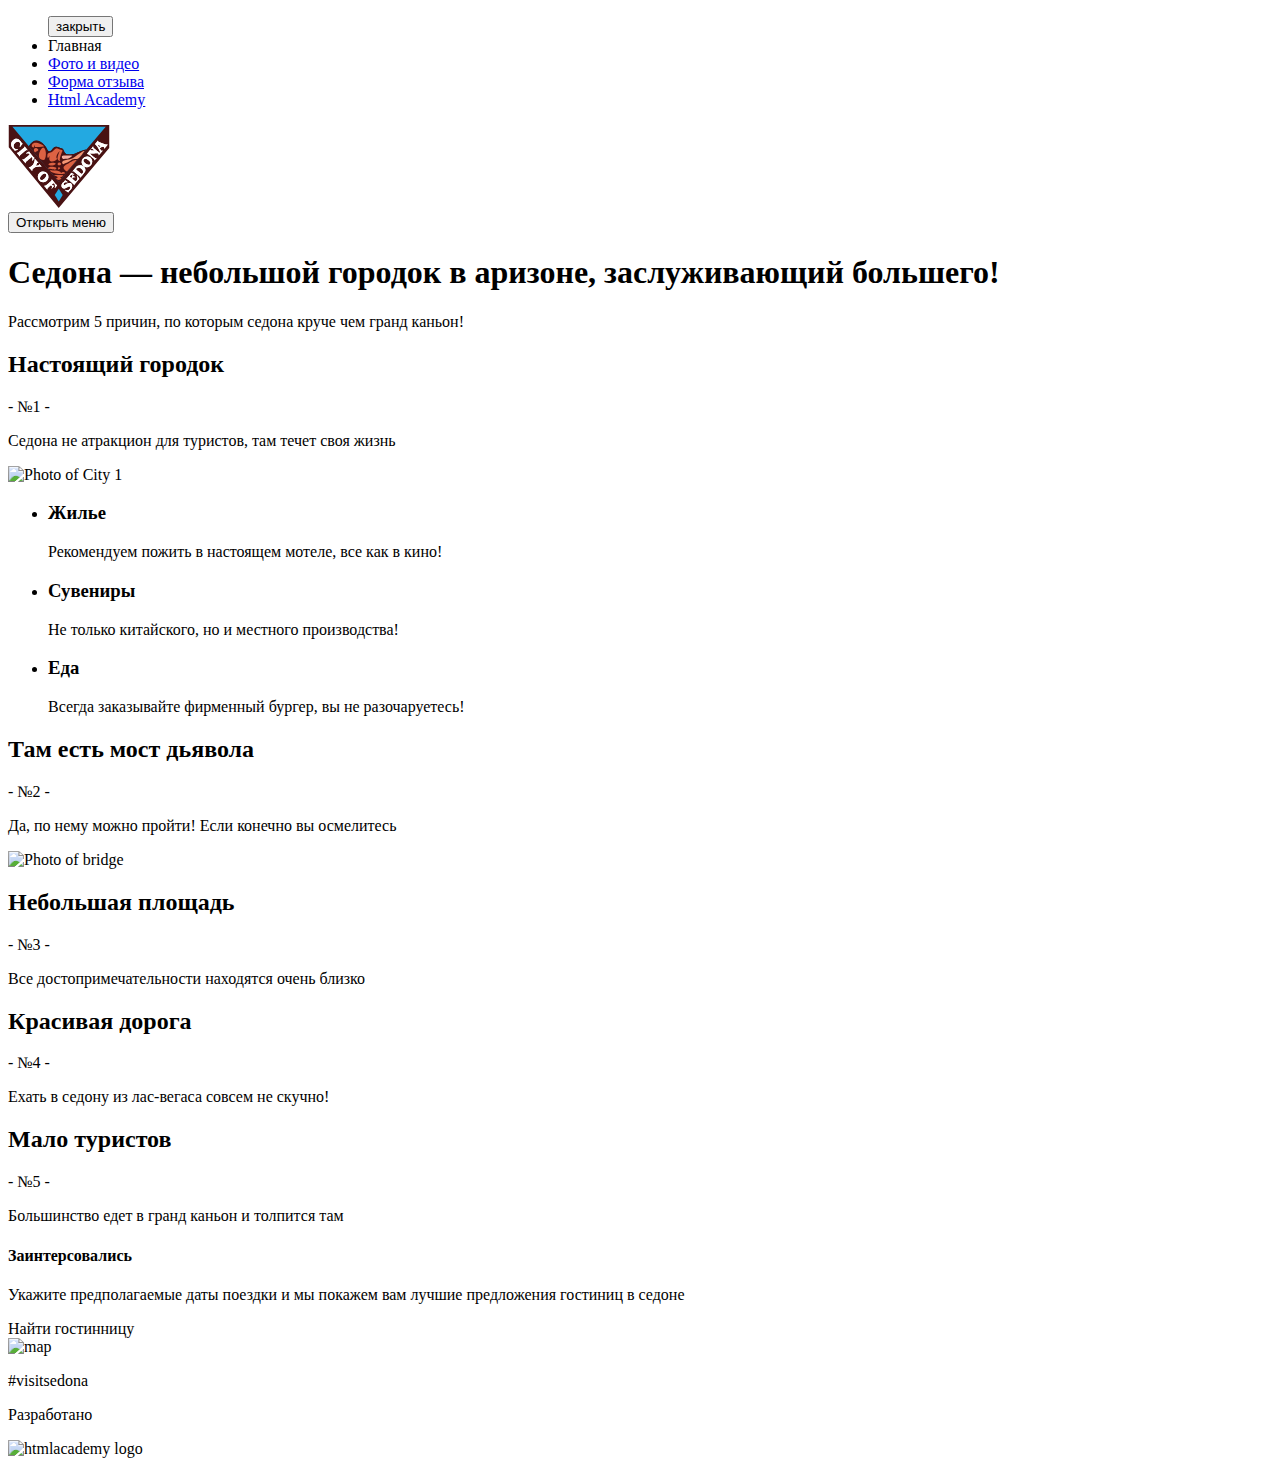
==== index.html @ 57d8f962 "Оформсил промо-изображение в мобильной версии" ====
<!DOCTYPE html>
<html lang="ru">
<head>
	<meta charset="UTF-8">
	<title>Sedona</title>
  <link rel="stylesheet" href="css/style.css">
  <meta name=viewport content="width=device-width, initial-scale=1">
</head>
<body>
  <header class="page-header">
    <nav class="main-nav">
      <ul class="main-nav__list">
        <button class="main-nav__close" type="button">закрыть</button>
        <li class="main-nav__item">
          <a class="main-nav__link">Главная</a>
        </li>
        <li class="main-nav__item">
          <a href="photo.html" class="main-nav__link">Фото и видео</a>
        </li>
        <li class="main-nav__item">
          <a href="form.html" class="main-nav__link">Форма отзыва</a>
        </li>
        <li class="main-nav__item">
          <a href="https://htmlacademy.ru/" class="main-nav__link">Html Academy</a>
        </li>
      </ul>
    </nav>
    <div class="page-header__wrapper">
      <div class="page-header__logo">
        <img src="img/logo-sedona-mobile.svg" width="102" height="83" alt="City of Sedona"> <!-- поправить при изучении SVG -->
      </div>
      <button class="page-header__toggle" type="button">Открыть меню</button>
    </div>
  </header>

  <main class="page-main">
    <section class="promo">
      <div class="promo__img"></div>
      <!-- <img src="http://placehold.it/320x389" width="320" height="389" alt="City of Sedona"> -->
      <h1 class="promo__title">
        Седона &mdash; небольшой городок в аризоне, заслуживающий большего!
      </h1>
      <p class="promo__text">
        Рассмотрим 5 причин, по которым седона круче чем гранд каньон!
      </p>
    </section>
    <section class="post-wrapper">
      <section class="reason">
        <div class="reason__text-wrapper">
          <h2 class="reason__title">
            Настоящий городок
          </h2>
          <span class="reason__number">
            - №1 -
          </span>
          <p class="reason__text">
            Седона не атракцион для туристов, там течет своя жизнь
          </p>
        </div>
        <div class="reason__photo">
          <img src="http://placehold.it/320x260" width="320" height="260" alt="Photo of City 1">
        </div>
      </section>
      <section class="feauteres">
        <ul class="feauteres__list">
          <li class="feauteres__item">
            <h3 class="feauteres__title">
              Жилье
            </h3>
            <p class="feauteres__text">
              Рекомендуем пожить в настоящем мотеле, все как в кино!
            </p>
          </li>
          <li class="feauteres__item">
            <h3 class="feauteres__title">
              Сувениры
            </h3>
            <p class="feauteres__text">
              Не только китайского, но и местного производства!
            </p>
          </li>
          <li class="feauteres__item">
            <h3 class="feauteres__title">
              Еда
            </h3>
            <p class="feauteres__text">
              Всегда заказывайте фирменный бургер, вы не разочаруетесь!
            </p>
          </li>
        </ul>
      </section>
      <section class="reason">
        <div class="reason__text-wrapper">
          <h2 class="reason__title">
            Там есть мост дьявола
          </h2>
          <span class="reason__number">
            - №2 -
          </span>
          <p class="reason__text">
            Да, по нему можно пройти! Если конечно вы осмелитесь
          </p>
          <div class="reason__photo">
            <img src="http://placehold.it/320x260" width="320" height="260" alt="Photo of bridge">
          </div>
        </div>
      </section>
      <section class="reason  reason--close">
        <div class="reason__text-wrapper">
          <h2 class="reason__title">
            Небольшая площадь
          </h2>
          <span class="reason__number">
            - №3 -
          </span>
          <p class="reason__text">
            Все достопримечательности находятся очень близко
          </p>
        </div>
      </section>
      <section class="reason  reason--close">
        <div class="reason__text-wrapper">
          <h2 class="reason__title">
            Красивая дорога
          </h2>
          <span class="reason__number">
            - №4 -
          </span>
          <p class="reason__text">
            Ехать в седону из лас-вегаса совсем не скучно!
          </p>
        </div>
      </section>
      <section class="reason  reason--close">
        <div class="reason__text-wrapper">
          <h2 class="reason__title">
            Мало туристов
          </h2>
          <span class="reason__number">
            - №5 -
          </span>
          <p class="reason__text">
            Большинство едет в гранд каньон и толпится там
          </p>
        </div>
      </section>
    </section>
    <section class="search">
      <h4 class="search__title">
        Заинтерсовались
      </h4>
      <p class="search__text">
        Укажите предполагаемые даты поездки и мы покажем вам лучшие предложения гостиниц в седоне
      </p>
      <a class="search__btn  btn" type="button">
        Найти гостинницу
      </a>
    </section>
    <div class="map">
      <img src="http://placehold.it/320x350" width="320" height="350" alt="map">
    </div>
  </main>

  <footer class="page-footer">
    <p class="page-footer__hashtag">#visitsedona</p>
    <div class="page-footer__social">
      <a href="#" class="social-btn  social-btn--twitter  btn"></a>
      <a href="#" class="social-btn  social-btn--instagram  btn"></a>
      <a href="#" class="social-btn  social-btn--youtube  btn"></a>
    </div>
    <div class="page-footer__logo">
      <p class="page-footer__copyright">Разработано</p>
      <img src="http://placehold.it/27x34" alt="htmlacademy logo" width="27" height="34">
    </div>
  </footer>
</body>
</html>
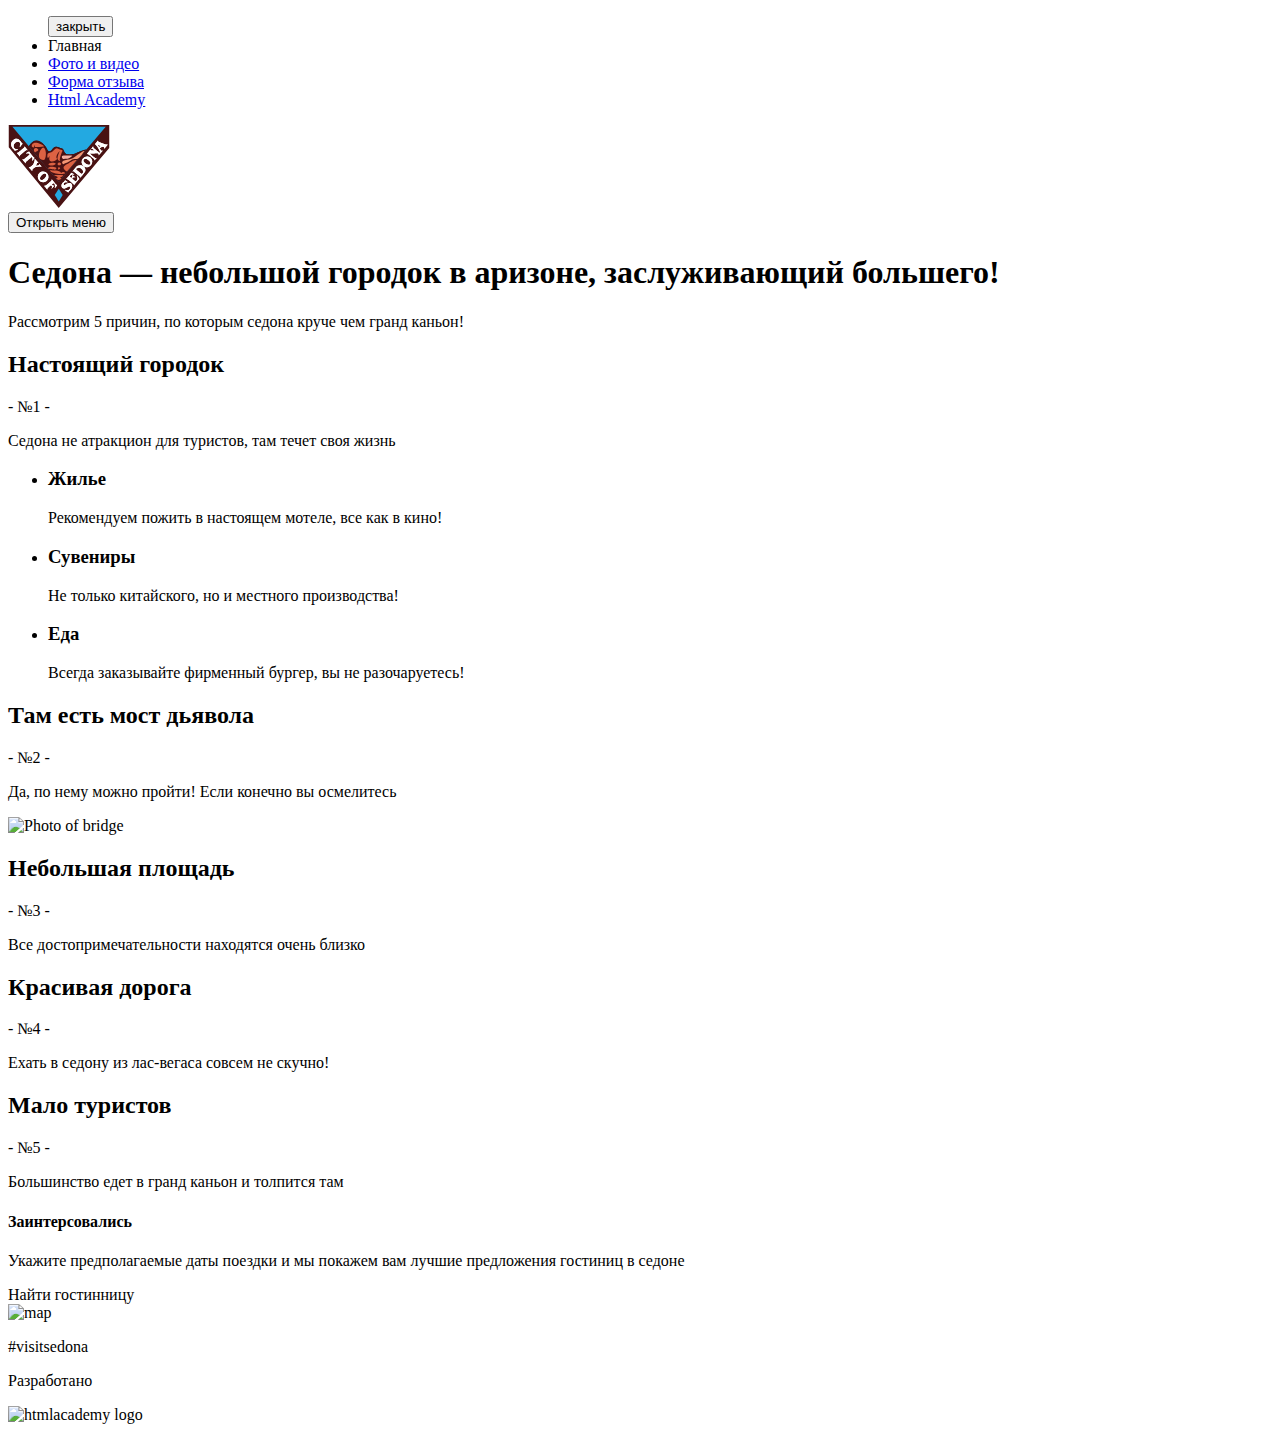
==== commit 8dd65c07: "Блок причины №1 для мобильных" ====
--- a/index.html
+++ b/index.html
@@ -58,7 +58,7 @@
           </p>
         </div>
         <div class="reason__photo">
-          <img src="http://placehold.it/320x260" width="320" height="260" alt="Photo of City 1">
+          <!-- <img src="img/photo-city@1x.jpg" width="320" height="260" alt="Photo of City 1"> -->
         </div>
       </section>
       <section class="feauteres">
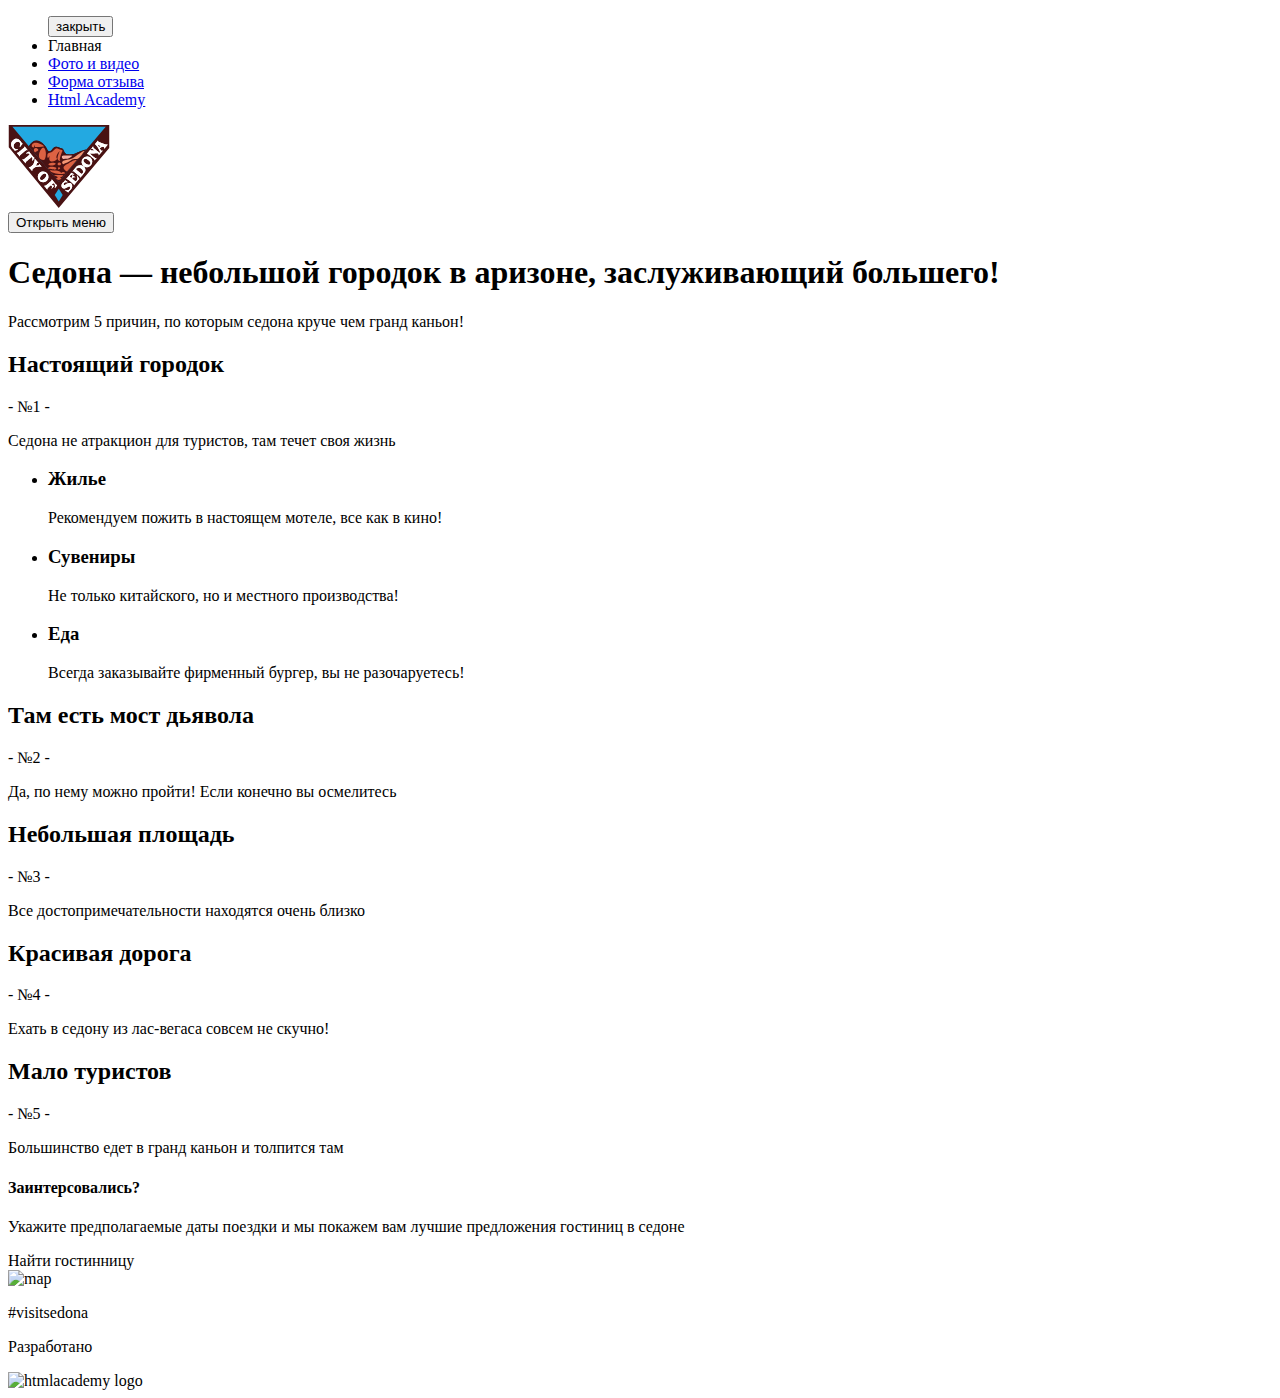
==== commit c57fe07b: "Закрытые причины и подготовка кнопки для мобильной версии" ====
--- a/index.html
+++ b/index.html
@@ -100,8 +100,8 @@
           <p class="reason__text">
             Да, по нему можно пройти! Если конечно вы осмелитесь
           </p>
-          <div class="reason__photo">
-            <img src="http://placehold.it/320x260" width="320" height="260" alt="Photo of bridge">
+          <div class="reason__photo-2">
+            <!-- <img src="http://placehold.it/320x260" width="320" height="260" alt="Photo of bridge"> -->
           </div>
         </div>
       </section>
@@ -147,7 +147,7 @@
     </section>
     <section class="search">
       <h4 class="search__title">
-        Заинтерсовались
+        Заинтерсовались?
       </h4>
       <p class="search__text">
         Укажите предполагаемые даты поездки и мы покажем вам лучшие предложения гостиниц в седоне
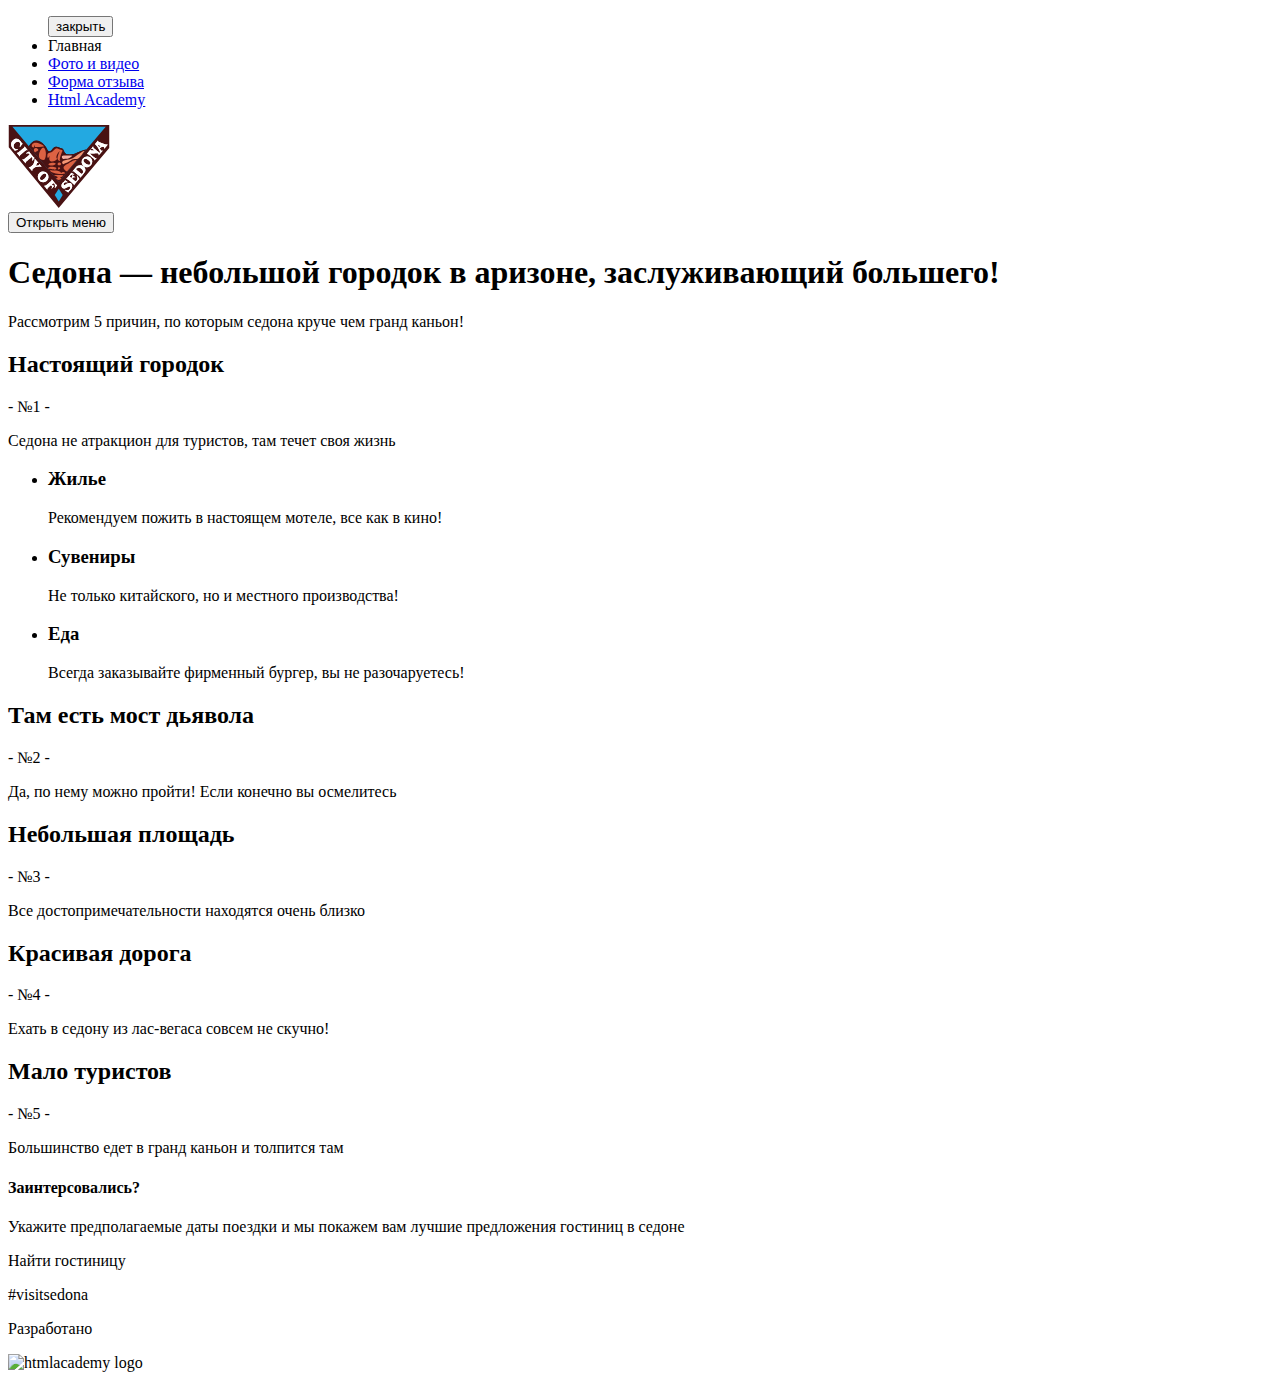
==== commit c969161c: "Блок "поиска" мобильной версии" ====
--- a/index.html
+++ b/index.html
@@ -153,11 +153,11 @@
         Укажите предполагаемые даты поездки и мы покажем вам лучшие предложения гостиниц в седоне
       </p>
       <a class="search__btn  btn" type="button">
-        Найти гостинницу
+        Найти гостиницу
       </a>
     </section>
     <div class="map">
-      <img src="http://placehold.it/320x350" width="320" height="350" alt="map">
+      <!-- <img src="http://placehold.it/320x350" width="320" height="350" alt="map"> -->
     </div>
   </main>
 
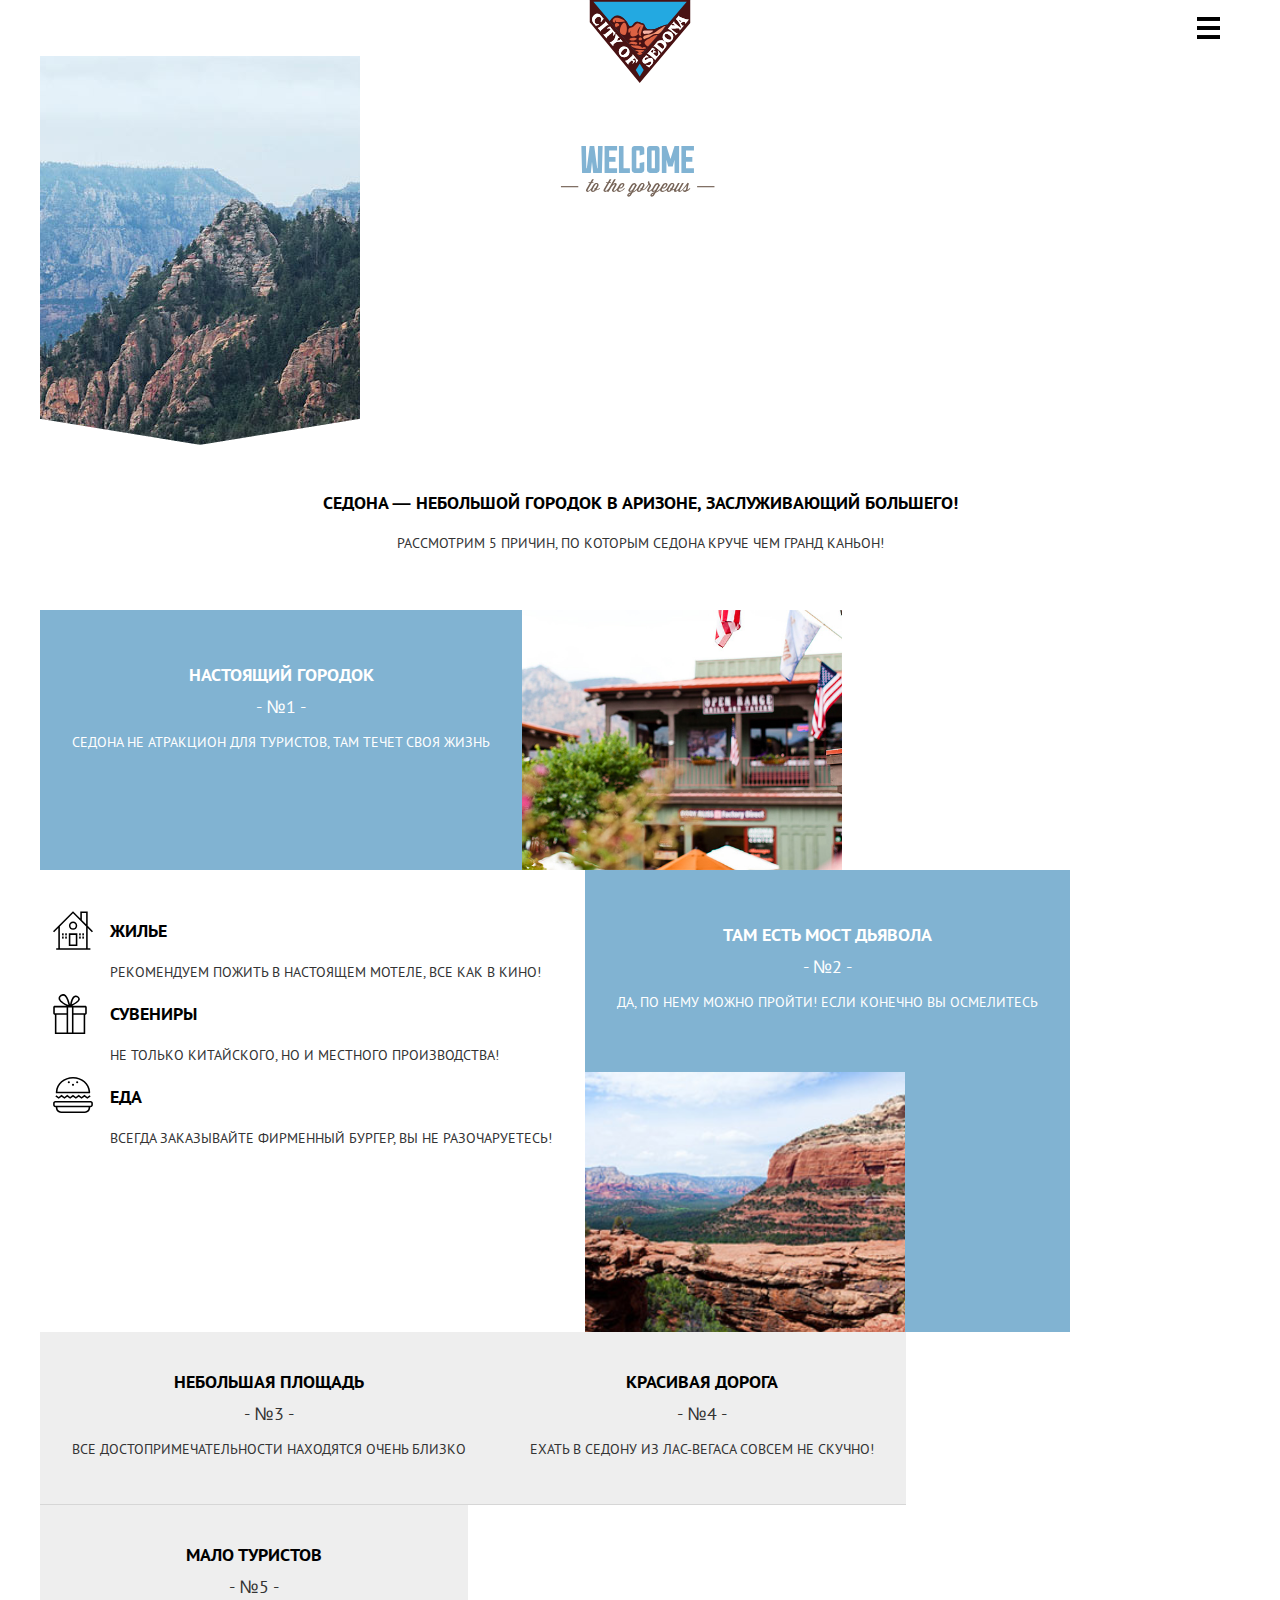
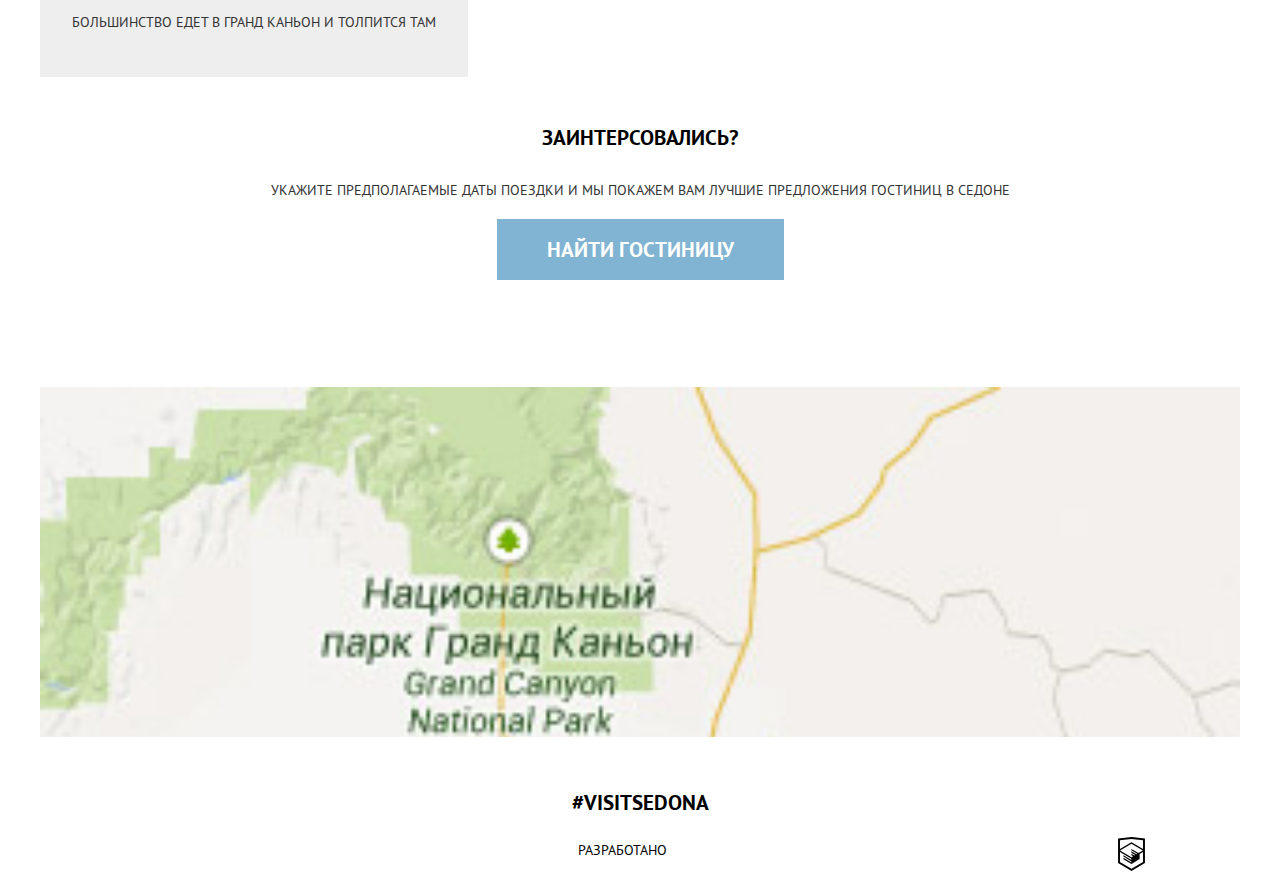
==== commit a7f18ca9: "Выпадающее меню" ====
--- a/index.html
+++ b/index.html
@@ -170,8 +170,10 @@
     </div>
     <div class="page-footer__logo">
       <p class="page-footer__copyright">Разработано</p>
-      <img src="http://placehold.it/27x34" alt="htmlacademy logo" width="27" height="34">
+      <!-- <img src="http://placehold.it/27x34" alt="htmlacademy logo" width="27" height="34"> -->
     </div>
   </footer>
+
+  <script src="js/app.js"></script>
 </body>
 </html>
--- a/css/style.css
+++ b/css/style.css
@@ -0,0 +1,742 @@
+/*! normalize.scss v0.1.0 | MIT License | based on git.io/normalize */
+/**
+ * 1. Set default font family to sans-serif.
+ * 2. Prevent iOS text size adjust after orientation change, without disabling
+ *    user zoom.
+ */
+html {
+  font-family: sans-serif;
+  /* 1 */
+  -ms-text-size-adjust: 100%;
+  /* 2 */
+  -webkit-text-size-adjust: 100%;
+  /* 2 */ }
+
+/**
+ * Remove default margin.
+ */
+body {
+  margin: 0; }
+
+/* HTML5 display definitions
+   ========================================================================== */
+/**
+ * Correct `block` display not defined for any HTML5 element in IE 8/9.
+ * Correct `block` display not defined for `details` or `summary` in IE 10/11
+ * and Firefox.
+ * Correct `block` display not defined for `main` in IE 11.
+ */
+article,
+aside,
+details,
+figcaption,
+figure,
+footer,
+header,
+hgroup,
+main,
+menu,
+nav,
+section,
+summary {
+  display: block; }
+
+/**
+ * 1. Correct `inline-block` display not defined in IE 8/9.
+ * 2. Normalize vertical alignment of `progress` in Chrome, Firefox, and Opera.
+ */
+audio,
+canvas,
+progress,
+video {
+  display: inline-block;
+  /* 1 */
+  vertical-align: baseline;
+  /* 2 */ }
+
+/**
+ * Prevent modern browsers from displaying `audio` without controls.
+ * Remove excess height in iOS 5 devices.
+ */
+audio:not([controls]) {
+  display: none;
+  height: 0; }
+
+/**
+ * Address `[hidden]` styling not present in IE 8/9/10.
+ * Hide the `template` element in IE 8/9/11, Safari, and Firefox < 22.
+ */
+[hidden],
+template {
+  display: none; }
+
+/* Links
+   ========================================================================== */
+/**
+ * Remove the gray background color from active links in IE 10.
+ */
+a {
+  background-color: transparent; }
+
+/**
+ * Improve readability when focused and also mouse hovered in all browsers.
+ */
+a:active,
+a:hover {
+  outline: 0; }
+
+/* Text-level semantics
+   ========================================================================== */
+/**
+ * Address styling not present in IE 8/9/10/11, Safari, and Chrome.
+ */
+abbr[title] {
+  border-bottom: 1px dotted; }
+
+/**
+ * Address style set to `bolder` in Firefox 4+, Safari, and Chrome.
+ */
+b,
+strong {
+  font-weight: bold; }
+
+/**
+ * Address styling not present in Safari and Chrome.
+ */
+dfn {
+  font-style: italic; }
+
+/**
+ * Address variable `h1` font-size and margin within `section` and `article`
+ * contexts in Firefox 4+, Safari, and Chrome.
+ */
+h1 {
+  font-size: 2em;
+  margin: 0.67em 0; }
+
+/**
+ * Address styling not present in IE 8/9.
+ */
+mark {
+  background: #ff0;
+  color: #000; }
+
+/**
+ * Address inconsistent and variable font size in all browsers.
+ */
+small {
+  font-size: 80%; }
+
+/**
+ * Prevent `sub` and `sup` affecting `line-height` in all browsers.
+ */
+sub,
+sup {
+  font-size: 75%;
+  line-height: 0;
+  position: relative;
+  vertical-align: baseline; }
+
+sup {
+  top: -0.5em; }
+
+sub {
+  bottom: -0.25em; }
+
+/* Embedded content
+   ========================================================================== */
+/**
+ * Remove border when inside `a` element in IE 8/9/10.
+ */
+img {
+  border: 0; }
+
+/**
+ * Correct overflow not hidden in IE 9/10/11.
+ */
+svg:not(:root) {
+  overflow: hidden; }
+
+/* Grouping content
+   ========================================================================== */
+/**
+ * Address margin not present in IE 8/9 and Safari.
+ */
+figure {
+  margin: 1em 40px; }
+
+/**
+ * Address differences between Firefox and other browsers.
+ */
+hr {
+  box-sizing: content-box;
+  height: 0; }
+
+/**
+ * Contain overflow in all browsers.
+ */
+pre {
+  overflow: auto; }
+
+/**
+ * Address odd `em`-unit font size rendering in all browsers.
+ */
+code,
+kbd,
+pre,
+samp {
+  font-family: monospace, monospace;
+  font-size: 1em; }
+
+/* Forms
+   ========================================================================== */
+/**
+ * Known limitation: by default, Chrome and Safari on OS X allow very limited
+ * styling of `select`, unless a `border` property is set.
+ */
+/**
+ * 1. Correct color not being inherited.
+ *    Known issue: affects color of disabled elements.
+ * 2. Correct font properties not being inherited.
+ * 3. Address margins set differently in Firefox 4+, Safari, and Chrome.
+ */
+button,
+input,
+optgroup,
+select,
+textarea {
+  color: inherit;
+  /* 1 */
+  font: inherit;
+  /* 2 */
+  margin: 0;
+  /* 3 */ }
+
+/**
+ * Address `overflow` set to `hidden` in IE 8/9/10/11.
+ */
+button {
+  overflow: visible; }
+
+/**
+ * Address inconsistent `text-transform` inheritance for `button` and `select`.
+ * All other form control elements do not inherit `text-transform` values.
+ * Correct `button` style inheritance in Firefox, IE 8/9/10/11, and Opera.
+ * Correct `select` style inheritance in Firefox.
+ */
+button,
+select {
+  text-transform: none; }
+
+/**
+ * 1. Avoid the WebKit bug in Android 4.0.* where (2) destroys native `audio`
+ *    and `video` controls.
+ * 2. Correct inability to style clickable `input` types in iOS.
+ * 3. Improve usability and consistency of cursor style between image-type
+ *    `input` and others.
+ */
+button,
+html input[type="button"],
+input[type="reset"],
+input[type="submit"] {
+  -webkit-appearance: button;
+  /* 2 */
+  cursor: pointer;
+  /* 3 */ }
+
+/**
+ * Re-set default cursor for disabled elements.
+ */
+button[disabled],
+html input[disabled] {
+  cursor: default; }
+
+/**
+ * Remove inner padding and border in Firefox 4+.
+ */
+button::-moz-focus-inner,
+input::-moz-focus-inner {
+  border: 0;
+  padding: 0; }
+
+/**
+ * Address Firefox 4+ setting `line-height` on `input` using `!important` in
+ * the UA stylesheet.
+ */
+input {
+  line-height: normal; }
+
+/**
+ * It's recommended that you don't attempt to style these elements.
+ * Firefox's implementation doesn't respect box-sizing, padding, or width.
+ *
+ * 1. Address box sizing set to `content-box` in IE 8/9/10.
+ * 2. Remove excess padding in IE 8/9/10.
+ */
+input[type="checkbox"],
+input[type="radio"] {
+  box-sizing: border-box;
+  /* 1 */
+  padding: 0;
+  /* 2 */ }
+
+/**
+ * Fix the cursor style for Chrome's increment/decrement buttons. For certain
+ * `font-size` values of the `input`, it causes the cursor style of the
+ * decrement button to change from `default` to `text`.
+ */
+input[type="number"]::-webkit-inner-spin-button,
+input[type="number"]::-webkit-outer-spin-button {
+  height: auto; }
+
+/**
+ * 1. Address `appearance` set to `searchfield` in Safari and Chrome.
+ * 2. Address `box-sizing` set to `border-box` in Safari and Chrome
+ *    (include `-moz` to future-proof).
+ */
+input[type="search"] {
+  -webkit-appearance: textfield;
+  /* 1 */
+  /* 2 */
+  box-sizing: content-box; }
+
+/**
+ * Remove inner padding and search cancel button in Safari and Chrome on OS X.
+ * Safari (but not Chrome) clips the cancel button when the search input has
+ * padding (and `textfield` appearance).
+ */
+input[type="search"]::-webkit-search-cancel-button,
+input[type="search"]::-webkit-search-decoration {
+  -webkit-appearance: none; }
+
+/**
+ * Define consistent border, margin, and padding.
+ */
+fieldset {
+  border: 1px solid #c0c0c0;
+  margin: 0 2px;
+  padding: 0.35em 0.625em 0.75em; }
+
+/**
+ * 1. Correct `color` not being inherited in IE 8/9/10/11.
+ * 2. Remove padding so people aren't caught out if they zero out fieldsets.
+ */
+legend {
+  border: 0;
+  /* 1 */
+  padding: 0;
+  /* 2 */ }
+
+/**
+ * Remove default vertical scrollbar in IE 8/9/10/11.
+ */
+textarea {
+  overflow: auto; }
+
+/**
+ * Don't inherit the `font-weight` (applied by a rule above).
+ * NOTE: the default cannot safely be changed in Chrome and Safari on OS X.
+ */
+optgroup {
+  font-weight: bold; }
+
+/* Tables
+   ========================================================================== */
+/**
+ * Remove most spacing between table cells.
+ */
+table {
+  border-collapse: collapse;
+  border-spacing: 0; }
+
+td,
+th {
+  padding: 0; }
+
+body {
+  margin: 0;
+  padding: 0;
+  font-size: 18px;
+  font-style: normal;
+  font-family: "PTSans", "Arial", sans-serif;
+  text-transform: uppercase;
+  color: #000;
+  background-color: #ffffff; }
+
+@font-face {
+  font-family: "PTSans";
+  font-style: normal;
+  font-weight: 900;
+  src: url("../../fonts/ptsansbold.woff") format("woff"), url("../../fonts/ptsansbold.woff2") format("woff2"); }
+
+@font-face {
+  font-family: "PTSans";
+  font-style: normal;
+  font-weight: 300;
+  src: url("../../fonts/ptsans.woff") format("woff"), url("../../fonts/ptsans.woff2") format("woff2"); }
+
+.page-header {
+  width: 320px;
+  margin: 0 auto; }
+  @media (min-width: 768px) {
+    .page-header {
+      width: 700px; } }
+  @media (min-width: 1200px) {
+    .page-header {
+      width: 1200px; } }
+  .page-header__wrapper {
+    display: -ms-flexbox;
+    display: flex;
+    -ms-flex-pack: center;
+        justify-content: center;
+    position: relative;
+    z-index: 2; }
+  .page-header__logo {
+    background-repeat: no-repeat; }
+  .page-header__toggle {
+    position: absolute;
+    right: 20px;
+    top: 17px;
+    background: none;
+    border: none;
+    outline: none;
+    font-size: 0;
+    height: 22px;
+    width: 23px;
+    background-image: url("../img/icon-menu.svg");
+    background-repeat: no-repeat;
+    fill: #81b3d2; }
+
+.main-nav {
+  width: 320px;
+  margin: 0 auto;
+  background: #ffffff;
+  position: absolute;
+  top: -250px;
+  z-index: 10;
+  transition: 0.5s; }
+  @media (min-width: 768px) {
+    .main-nav {
+      width: 700px; } }
+  @media (min-width: 1200px) {
+    .main-nav {
+      width: 1200px; } }
+  .main-nav a {
+    color: #fff;
+    text-decoration: none; }
+  .main-nav__close {
+    position: absolute;
+    font-size: 0;
+    width: 50px;
+    height: 50px;
+    background: transparent;
+    border: none;
+    outline: none;
+    top: 3px;
+    right: 3px;
+    z-index: 5; }
+    .main-nav__close::before {
+      position: absolute;
+      content: '';
+      height: 3px;
+      width: 21px;
+      background-color: #fff;
+      transform: rotate(45deg);
+      right: 17px;
+      top: 25px; }
+    .main-nav__close::after {
+      position: absolute;
+      content: '';
+      height: 3px;
+      width: 21px;
+      background-color: #fff;
+      transform: rotate(-45deg);
+      right: 17px;
+      top: 25px; }
+  .main-nav__list {
+    list-style: none;
+    background: #81b3d2;
+    margin: 0;
+    padding: 0;
+    line-height: 40px;
+    text-align: center;
+    color: #fff; }
+  .main-nav__item {
+    display: -ms-flexbox;
+    display: flex;
+    -ms-flex-direction: column;
+        flex-direction: column;
+    -ms-flex-pack: center;
+        justify-content: center;
+    min-height: 55px;
+    border-bottom: 1px solid #678fa8;
+    border-top: 1px solid #9ac2db;
+    position: relative; }
+    .main-nav__item:first-child {
+      border-top: none; }
+    .main-nav__item:last-child {
+      border-bottom: none; }
+    .main-nav__item:hover {
+      background: #669ec0; }
+    .main-nav__item:active {
+      color: #88b6d1; }
+
+.page-main {
+  position: relative;
+  top: -32px;
+  width: 320px;
+  margin: 0 auto; }
+  @media (min-width: 768px) {
+    .page-main {
+      width: 700px; } }
+  @media (min-width: 1200px) {
+    .page-main {
+      width: 1200px; } }
+
+.promo {
+  position: relative; }
+  .promo__img {
+    width: 320px;
+    height: 389px;
+    background-image: url("../img/bg-back-mobile@1x.jpg");
+    background-size: cover;
+    background-position: -210px 0;
+    margin-bottom: 45px; }
+    .promo__img::before {
+      position: absolute;
+      content: '';
+      top: 90px;
+      left: 50%;
+      margin-left: -140px;
+      width: 280px;
+      height: 210px;
+      background-image: url("../img/text-sedona-index.svg");
+      background-size: contain;
+      background-repeat: no-repeat; }
+    .promo__img::after {
+      position: absolute;
+      content: '';
+      top: 332px;
+      left: 0;
+      width: 320px;
+      height: 57px;
+      background-image: url("../img/intro-triangle.svg");
+      background-size: contain;
+      background-repeat: no-repeat; }
+  .promo__title {
+    font-size: 18px;
+    line-height: 26px;
+    padding-left: 32px;
+    padding-right: 32px;
+    text-align: center; }
+  .promo__text {
+    font-size: 14px;
+    line-height: 26px;
+    padding-left: 32px;
+    padding-right: 32px;
+    padding-bottom: 40px;
+    text-align: center;
+    color: #333; }
+
+.post-wrapper {
+  display: -ms-flexbox;
+  display: flex;
+  -ms-flex-wrap: wrap;
+      flex-wrap: wrap;
+  position: relative;
+  width: 320px;
+  margin: 0 auto; }
+  @media (min-width: 768px) {
+    .post-wrapper {
+      width: 700px; } }
+  @media (min-width: 1200px) {
+    .post-wrapper {
+      width: 1200px; } }
+  .post-wrapper::before {
+    position: absolute;
+    content: '';
+    left: 0;
+    top: -0px;
+    width: 320px;
+    height: 57px; }
+
+.reason {
+  display: -ms-flexbox;
+  display: flex;
+  -ms-flex-wrap: wrap;
+      flex-wrap: wrap;
+  background-color: #81b3d2; }
+  .reason__text-wrapper {
+    position: relative;
+    text-align: center;
+    color: #fff;
+    padding-top: 45px; }
+  .reason__title {
+    font-size: 18px;
+    line-height: 10px; }
+  .reason__text {
+    font-size: 14px;
+    line-height: 21px;
+    padding-left: 32px;
+    padding-right: 32px;
+    padding-bottom: 45px; }
+  .reason__photo {
+    width: 320px;
+    height: 260px;
+    background: url("../img/photo-city@1x.jpg");
+    background-repeat: no-repeat;
+    background-size: cover;
+    background-position: -105px 0px; }
+    .reason__photo-2 {
+      width: 320px;
+      height: 260px;
+      background: url("../img/photo-4-mobile@1x.jpg");
+      background-repeat: no-repeat;
+      background-size: cover; }
+  .reason--close {
+    background-color: #eee; }
+  .reason--close .reason__title {
+    color: #000; }
+  .reason--close .reason__number,
+  .reason--close .reason__text {
+    color: #333; }
+  .reason--close .reason__text {
+    padding-bottom: 30px; }
+  .reason--close .reason__text-wrapper {
+    border-bottom: 1px solid #d6d6d6;
+    padding-top: 30px; }
+  .reason--close:last-child .reason__text-wrapper {
+    border-bottom: none; }
+
+.feauteres {
+  margin-top: 30px;
+  margin-bottom: 30px; }
+  .feauteres__list {
+    margin: 0;
+    padding: 0;
+    list-style: none; }
+  .feauteres__item {
+    padding-left: 70px;
+    padding-right: 33px;
+    position: relative; }
+  .feauteres__item:nth-child(1)::before {
+    position: absolute;
+    content: '';
+    width: 40px;
+    height: 40px;
+    top: -7px;
+    left: 13px;
+    background: url("../img/icon-house.svg");
+    background-size: contain;
+    background-repeat: no-repeat; }
+  .feauteres__item:nth-child(2)::before {
+    position: absolute;
+    content: '';
+    width: 40px;
+    height: 40px;
+    top: -7px;
+    left: 13px;
+    background: url("../img/icon-gift.svg");
+    background-size: contain;
+    background-repeat: no-repeat; }
+  .feauteres__item:nth-child(3)::before {
+    position: absolute;
+    content: '';
+    width: 40px;
+    height: 40px;
+    top: -7px;
+    left: 13px;
+    background: url("../img/icon-burger.svg");
+    background-size: contain;
+    background-repeat: no-repeat; }
+  .feauteres__title {
+    font-size: 18px;
+    line-height: 26px; }
+  .feauteres__text {
+    font-size: 14px;
+    line-height: 21px;
+    color: #333; }
+
+.page-footer {
+  width: 320px;
+  margin: 0 auto;
+  text-align: center; }
+  @media (min-width: 768px) {
+    .page-footer {
+      width: 700px; } }
+  @media (min-width: 1200px) {
+    .page-footer {
+      width: 1200px; } }
+  .page-footer__hashtag {
+    font-weight: 700;
+    font-size: 21px;
+    line-height: 26px; }
+  .page-footer__copyright {
+    font-size: 14px;
+    line-height: 26px; }
+  .page-footer__academy {
+    width: 27px;
+    height: 34px;
+    background: url("../img/logo-htmlacademy.svg") no-repeat;
+    background-size: contain; }
+  .page-footer__logo {
+    position: relative;
+    margin-bottom: 30px;
+    margin-left: -35px; }
+  .page-footer__logo::before {
+    position: absolute;
+    content: '';
+    right: 95px;
+    width: 27px;
+    height: 34px;
+    background: url("../img/logo-htmlacademy.svg") no-repeat;
+    background-size: contain; }
+
+.map {
+  width: 320px;
+  margin: 0 auto;
+  height: 350px;
+  background: url("../img/bg-map-mobile@1x.jpg") no-repeat;
+  background-size: cover; }
+  @media (min-width: 768px) {
+    .map {
+      width: 700px; } }
+  @media (min-width: 1200px) {
+    .map {
+      width: 1200px; } }
+
+.search {
+  width: 320px;
+  margin: 0 auto;
+  text-align: center;
+  padding-top: 20px;
+  min-height: 290px; }
+  @media (min-width: 768px) {
+    .search {
+      width: 700px; } }
+  @media (min-width: 1200px) {
+    .search {
+      width: 1200px; } }
+  .search__title {
+    text-align: center;
+    font-size: 21px;
+    line-height: 26px; }
+  .search__text {
+    font-size: 14px;
+    line-height: 24px;
+    color: #333;
+    margin-bottom: 35px;
+    padding-right: 30px;
+    padding-left: 30px; }
+  .search__btn {
+    background: #81b3d2;
+    color: #fff;
+    font-weight: 700;
+    cursor: pointer;
+    font-size: 21px;
+    line-height: 26px;
+    padding: 17px 50px; }
+    .search__btn:hover {
+      background: #669ec0; }
+    .search__btn:active {
+      color: #88b6d1; }
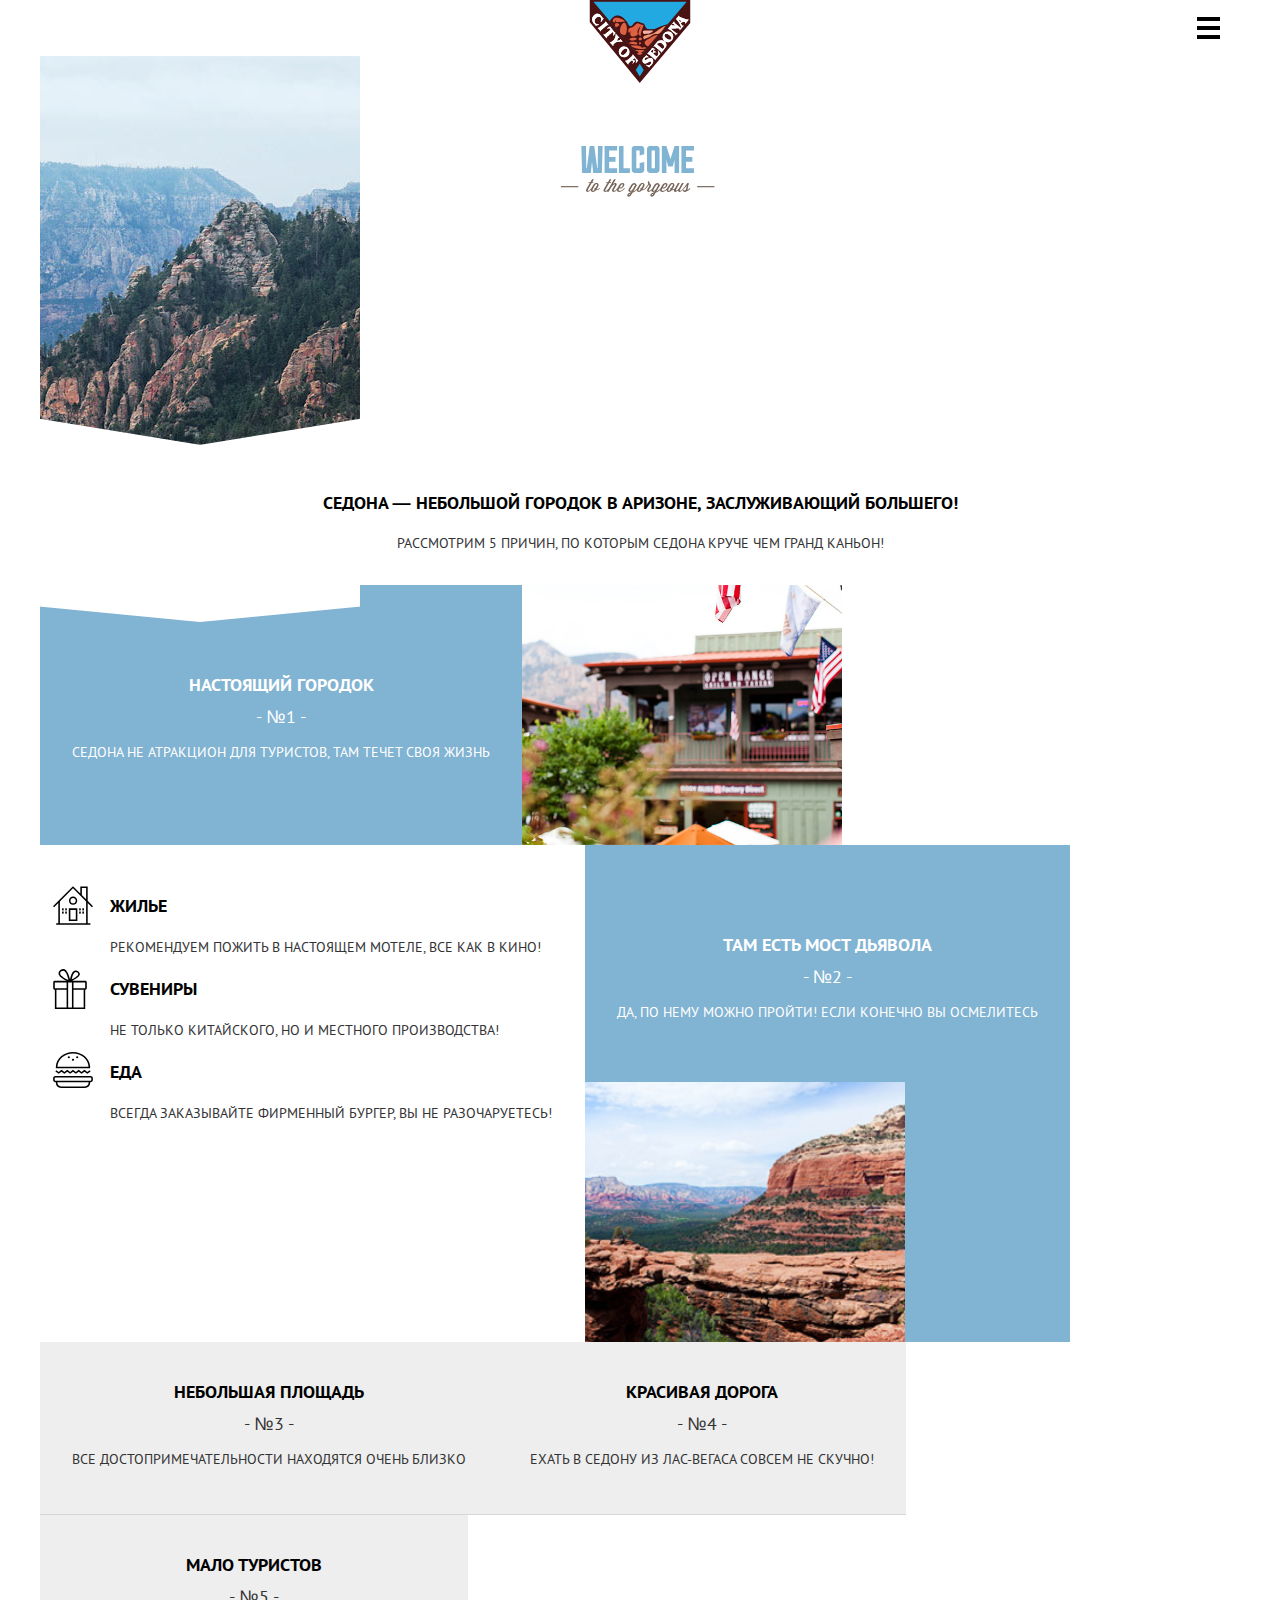
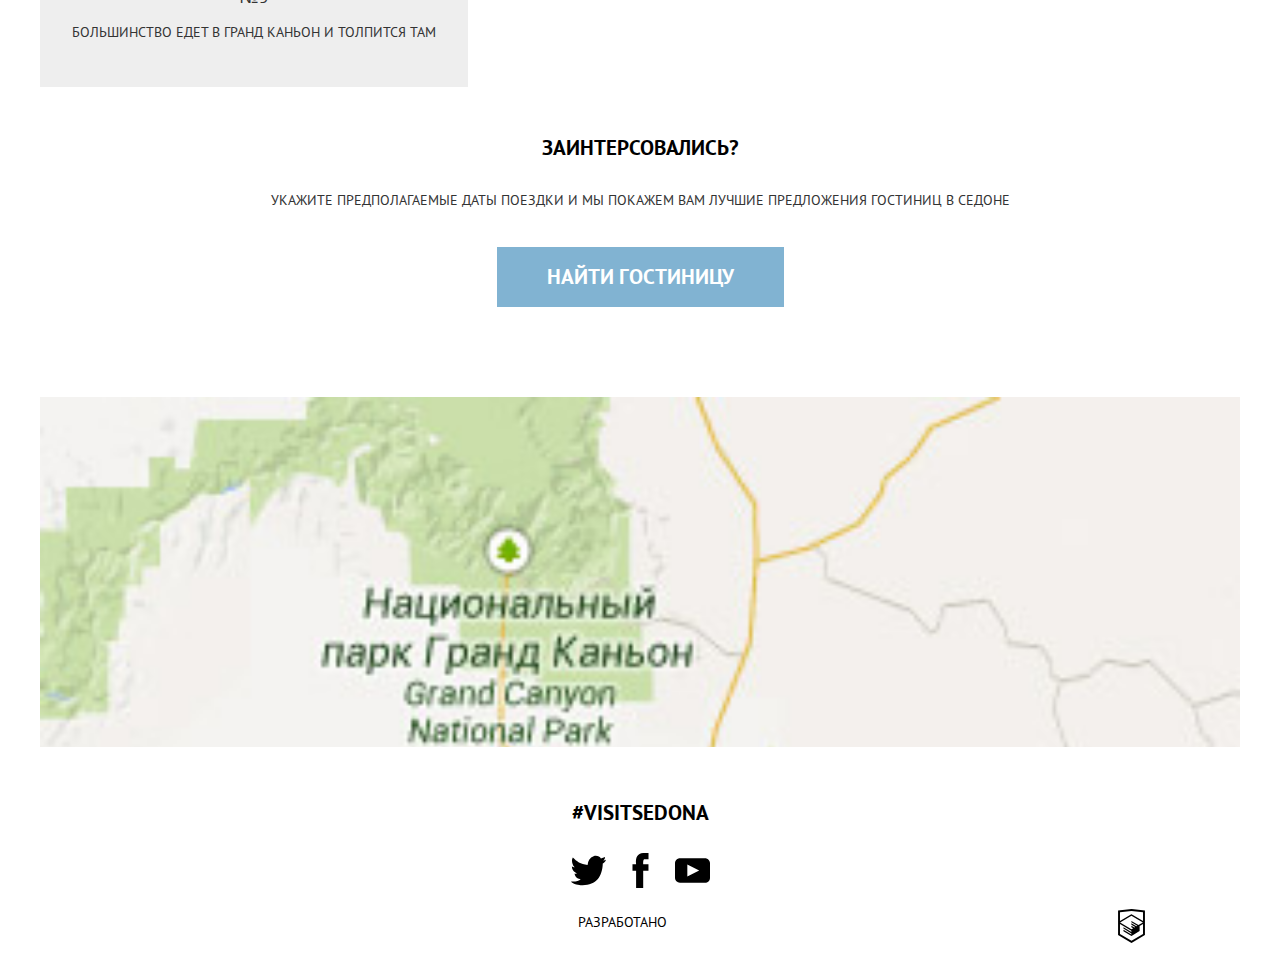
==== commit 0b3ddc1c: "Готовая домашнаяя страница без корректоного svg" ====
--- a/index.html
+++ b/index.html
@@ -165,7 +165,7 @@
     <p class="page-footer__hashtag">#visitsedona</p>
     <div class="page-footer__social">
       <a href="#" class="social-btn  social-btn--twitter  btn"></a>
-      <a href="#" class="social-btn  social-btn--instagram  btn"></a>
+      <a href="#" class="social-btn  social-btn--facebook  btn"></a>
       <a href="#" class="social-btn  social-btn--youtube  btn"></a>
     </div>
     <div class="page-footer__logo">
--- a/css/style.css
+++ b/css/style.css
@@ -534,7 +534,7 @@
     line-height: 26px;
     padding-left: 32px;
     padding-right: 32px;
-    padding-bottom: 40px;
+    padding-bottom: 15px;
     text-align: center;
     color: #333; }
 
@@ -556,9 +556,10 @@
     position: absolute;
     content: '';
     left: 0;
-    top: -0px;
+    top: 0px;
     width: 320px;
-    height: 57px; }
+    height: 37px;
+    background-image: url("../img/white-triangle.png"); }
 
 .reason {
   display: -ms-flexbox;
@@ -570,7 +571,9 @@
     position: relative;
     text-align: center;
     color: #fff;
-    padding-top: 45px; }
+    padding-top: 30px; }
+    .reason__text-wrapper:first-child {
+      padding-top: 80px; }
   .reason__title {
     font-size: 18px;
     line-height: 10px; }
@@ -671,14 +674,6 @@
     font-weight: 700;
     font-size: 21px;
     line-height: 26px; }
-  .page-footer__copyright {
-    font-size: 14px;
-    line-height: 26px; }
-  .page-footer__academy {
-    width: 27px;
-    height: 34px;
-    background: url("../img/logo-htmlacademy.svg") no-repeat;
-    background-size: contain; }
   .page-footer__logo {
     position: relative;
     margin-bottom: 30px;
@@ -691,6 +686,33 @@
     height: 34px;
     background: url("../img/logo-htmlacademy.svg") no-repeat;
     background-size: contain; }
+  .page-footer__copyright {
+    font-size: 14px;
+    line-height: 26px; }
+  .page-footer__social {
+    min-height: 47px; }
+
+.social-btn {
+  display: inline-block;
+  vertical-align: top;
+  background: #81b3d2;
+  color: #fff;
+  font-weight: 700;
+  cursor: pointer;
+  width: 47px;
+  height: 48px; }
+  .social-btn--twitter {
+    background: url("../img/icon-twitter.svg") no-repeat;
+    background-size: 35px 35px;
+    background-position: center; }
+  .social-btn--facebook {
+    background: url("../img/icon-facebook.svg") no-repeat;
+    background-size: 35px 35px;
+    background-position: center; }
+  .social-btn--youtube {
+    background: url("../img/icon-youtube.svg") no-repeat;
+    background-size: 35px 35px;
+    background-position: center; }
 
 .map {
   width: 320px;
@@ -729,6 +751,8 @@
     padding-right: 30px;
     padding-left: 30px; }
   .search__btn {
+    display: inline-block;
+    vertical-align: top;
     background: #81b3d2;
     color: #fff;
     font-weight: 700;
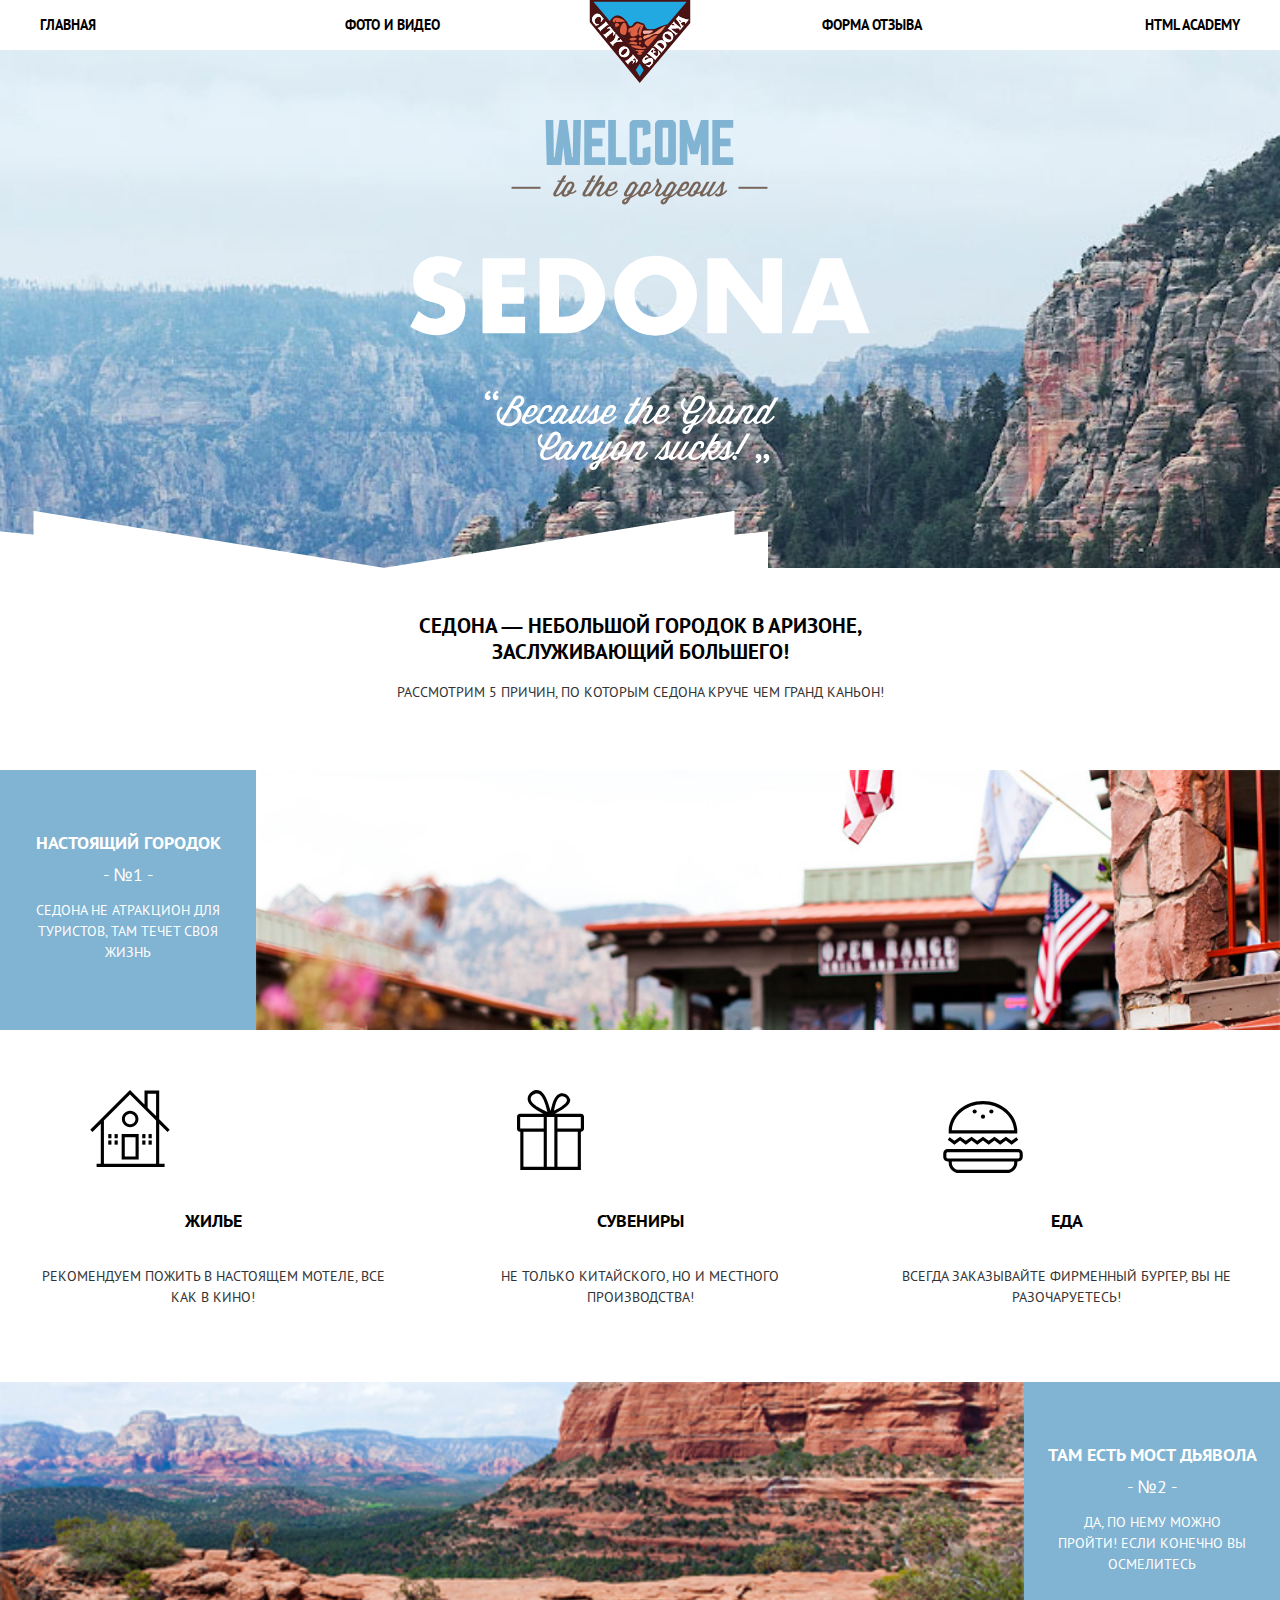
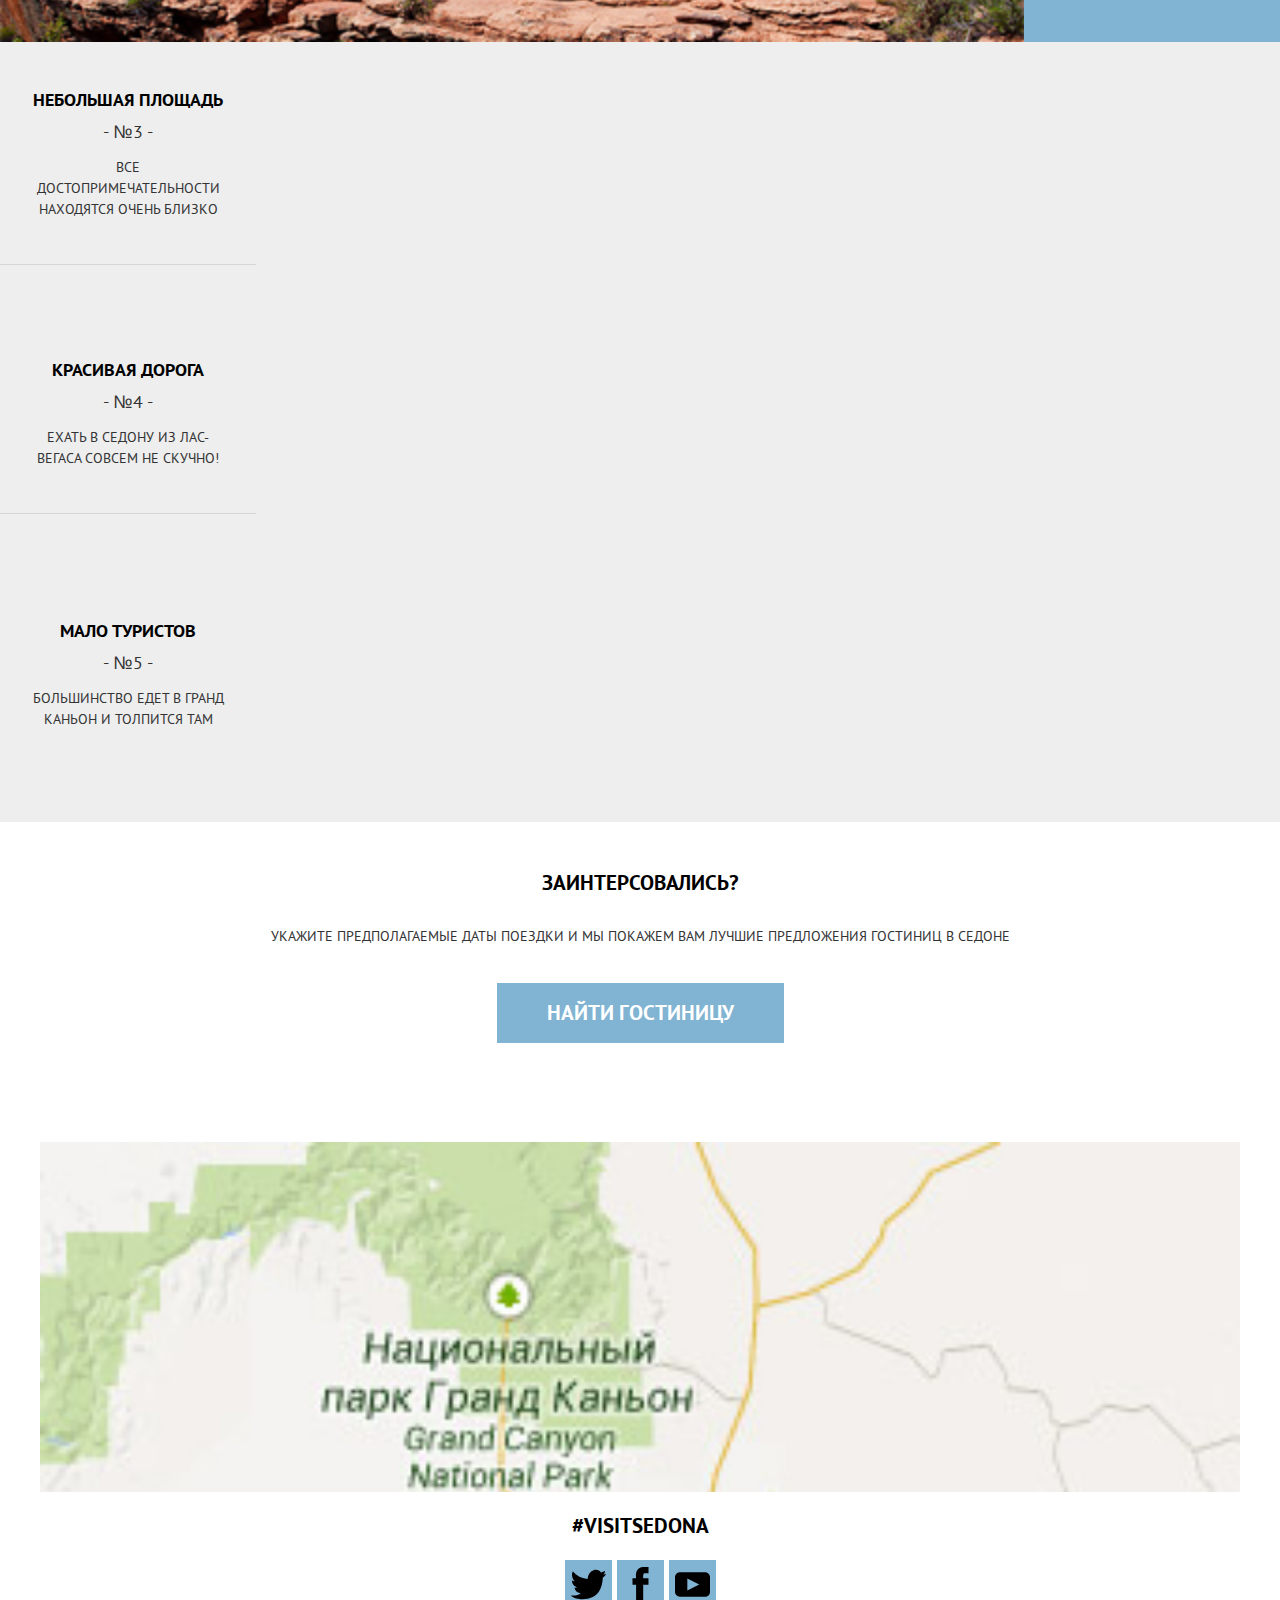
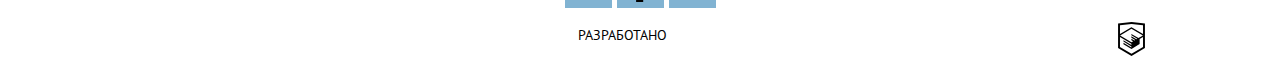
==== commit 6a96b75a: "2 модуля планшетной версии" ====
--- a/index.html
+++ b/index.html
@@ -25,12 +25,10 @@
         </li>
       </ul>
     </nav>
-    <div class="page-header__wrapper">
-      <div class="page-header__logo">
-        <img src="img/logo-sedona-mobile.svg" width="102" height="83" alt="City of Sedona"> <!-- поправить при изучении SVG -->
-      </div>
-      <button class="page-header__toggle" type="button">Открыть меню</button>
+    <div class="page-header__logo">
+     <img src="img/logo-sedona-mobile.svg" width="102" height="83" alt="City of Sedona">  <!-- поправить при изучении SVG -->
     </div>
+    <button class="page-header__toggle" type="button">Открыть меню</button>
   </header>
 
   <main class="page-main">
@@ -100,9 +98,9 @@
           <p class="reason__text">
             Да, по нему можно пройти! Если конечно вы осмелитесь
           </p>
-          <div class="reason__photo-2">
+        </div>
+        <div class="reason__photo reason__photo--2">
             <!-- <img src="http://placehold.it/320x260" width="320" height="260" alt="Photo of bridge"> -->
-          </div>
         </div>
       </section>
       <section class="reason  reason--close">
--- a/css/style.css
+++ b/css/style.css
@@ -377,22 +377,20 @@
 
 .page-header {
   width: 320px;
-  margin: 0 auto; }
+  margin: 0 auto;
+  position: relative; }
   @media (min-width: 768px) {
     .page-header {
       width: 700px; } }
   @media (min-width: 1200px) {
     .page-header {
       width: 1200px; } }
-  .page-header__wrapper {
-    display: -ms-flexbox;
-    display: flex;
-    -ms-flex-pack: center;
-        justify-content: center;
+  .page-header__logo {
+    margin: 0 auto;
+    width: 102px;
+    height: 83px;
     position: relative;
-    z-index: 2; }
-  .page-header__logo {
-    background-repeat: no-repeat; }
+    z-index: 5; }
   .page-header__toggle {
     position: absolute;
     right: 20px;
@@ -407,13 +405,21 @@
     background-repeat: no-repeat;
     fill: #81b3d2; }
 
+@media (min-width: 768px) {
+  .page-header {
+    height: 50px; }
+    .page-header__toggle {
+      display: none; }
+    .page-header__logo {
+      top: -50px; } }
+
 .main-nav {
   width: 320px;
   margin: 0 auto;
   background: #ffffff;
   position: absolute;
   top: -250px;
-  z-index: 10;
+  z-index: 7;
   transition: 0.5s; }
   @media (min-width: 768px) {
     .main-nav {
@@ -460,7 +466,7 @@
     padding: 0;
     line-height: 40px;
     text-align: center;
-    color: #fff; }
+    font-weight: 700; }
   .main-nav__item {
     display: -ms-flexbox;
     display: flex;
@@ -468,6 +474,7 @@
         flex-direction: column;
     -ms-flex-pack: center;
         justify-content: center;
+    color: #fff;
     min-height: 55px;
     border-bottom: 1px solid #678fa8;
     border-top: 1px solid #9ac2db;
@@ -481,24 +488,51 @@
     .main-nav__item:active {
       color: #88b6d1; }
 
+@media (min-width: 768px) {
+  .main-nav {
+    position: static; }
+    .main-nav a {
+      color: #000; }
+    .main-nav__close {
+      display: none; }
+    .main-nav__list {
+      background: transparent;
+      display: -ms-flexbox;
+      display: flex;
+      -ms-flex-direction: row;
+          flex-direction: row;
+      -ms-flex-pack: justify;
+          justify-content: space-between; }
+    .main-nav__item {
+      min-height: 50px;
+      font-size: 14px;
+      line-height: 26px;
+      border: none; }
+      .main-nav__item:nth-child(2) {
+        margin-right: 76px; }
+      .main-nav__item:nth-child(3) {
+        margin-right: 210px; }
+      .main-nav__item:nth-child(4) {
+        margin-right: 50px; }
+      .main-nav__item:hover {
+        background: #fff; }
+      .main-nav__item:active {
+        color: #000; } }
+
 .page-main {
   position: relative;
-  top: -32px;
-  width: 320px;
-  margin: 0 auto; }
-  @media (min-width: 768px) {
-    .page-main {
-      width: 700px; } }
-  @media (min-width: 1200px) {
-    .page-main {
-      width: 1200px; } }
+  top: -32px; }
+
+@media (min-width: 768px) {
+  .page-main {
+    top: 0; } }
 
 .promo {
   position: relative; }
   .promo__img {
-    width: 320px;
+    width: 100%;
     height: 389px;
-    background-image: url("../img/bg-back-mobile@1x.jpg");
+    background: url("../img/bg-back-mobile@1x.jpg") no-repeat;
     background-size: cover;
     background-position: -210px 0;
     margin-bottom: 45px; }
@@ -518,9 +552,9 @@
       content: '';
       top: 332px;
       left: 0;
-      width: 320px;
+      width: 100%;
       height: 57px;
-      background-image: url("../img/intro-triangle.svg");
+      background: url("../img/intro-triangle.svg");
       background-size: contain;
       background-repeat: no-repeat; }
   .promo__title {
@@ -532,34 +566,79 @@
   .promo__text {
     font-size: 14px;
     line-height: 26px;
-    padding-left: 32px;
-    padding-right: 32px;
+    padding-left: 20px;
+    padding-right: 20px;
     padding-bottom: 15px;
     text-align: center;
     color: #333; }
+    .promo__text--fix {
+      padding-left: 23px;
+      padding-right: 23px; }
+
+.promo__img--second {
+  height: 159px;
+  background-size: 768px 389px;
+  background-repeat: no-repeat;
+  background-position: -200px -250px; }
+  .promo__img--second::before {
+    width: 230px;
+    height: 40px;
+    margin-left: -115px;
+    top: 51px;
+    background-image: url("../img/text-sedona.svg");
+    background-size: contain;
+    background-repeat: no-repeat; }
+  .promo__img--second::after {
+    top: 82px; }
+
+@media (min-width: 768px) {
+  .promo {
+    margin-bottom: 50px; }
+    .promo__img {
+      height: 518px;
+      background: url("../img/back-desktop.jpg");
+      background-size: cover; }
+      .promo__img::before {
+        top: 70px;
+        width: 460px;
+        height: 350px;
+        margin-left: -230px; }
+      .promo__img::after {
+        width: 100%;
+        height: 57px;
+        top: 461px;
+        background: url("../img/intro-triangle-table.svg") no-repeat; }
+    .promo__title {
+      font-size: 21px;
+      line-height: 26px;
+      width: 450px;
+      margin-left: auto;
+      margin-right: auto;
+      padding-left: 0px;
+      padding-right: 0px; }
+    .promo__text {
+      width: 500px;
+      margin-left: auto;
+      margin-right: auto;
+      padding-left: 0px;
+      padding-right: 0px; } }
 
 .post-wrapper {
-  display: -ms-flexbox;
-  display: flex;
-  -ms-flex-wrap: wrap;
-      flex-wrap: wrap;
-  position: relative;
-  width: 320px;
-  margin: 0 auto; }
-  @media (min-width: 768px) {
-    .post-wrapper {
-      width: 700px; } }
-  @media (min-width: 1200px) {
-    .post-wrapper {
-      width: 1200px; } }
+  position: relative; }
   .post-wrapper::before {
     position: absolute;
     content: '';
     left: 0;
     top: 0px;
-    width: 320px;
+    width: 100%;
     height: 37px;
-    background-image: url("../img/white-triangle.png"); }
+    background-image: url("../img/white-triangle.png");
+    background-repeat: no-repeat;
+    background-size: cover; }
+
+@media (min-width: 768px) {
+  .post-wrapper::before {
+    background-image: none; } }
 
 .reason {
   display: -ms-flexbox;
@@ -584,32 +663,57 @@
     padding-right: 32px;
     padding-bottom: 45px; }
   .reason__photo {
-    width: 320px;
+    width: 100%;
     height: 260px;
     background: url("../img/photo-city@1x.jpg");
     background-repeat: no-repeat;
     background-size: cover;
     background-position: -105px 0px; }
-    .reason__photo-2 {
-      width: 320px;
+    .reason__photo--2 {
+      width: 100%;
       height: 260px;
       background: url("../img/photo-4-mobile@1x.jpg");
       background-repeat: no-repeat;
       background-size: cover; }
-  .reason--close {
-    background-color: #eee; }
+
+.reason--close {
+  background-color: #eee; }
   .reason--close .reason__title {
     color: #000; }
-  .reason--close .reason__number,
-  .reason--close .reason__text {
+  .reason--close .reason__number {
     color: #333; }
   .reason--close .reason__text {
+    color: #333;
     padding-bottom: 30px; }
   .reason--close .reason__text-wrapper {
     border-bottom: 1px solid #d6d6d6;
     padding-top: 30px; }
   .reason--close:last-child .reason__text-wrapper {
     border-bottom: none; }
+
+@media (min-width: 768px) {
+  .reason {
+    min-height: 260px; }
+    .reason:nth-child(3) .reason__text-wrapper {
+      -ms-flex-order: 2;
+          order: 2; }
+    .reason__text-wrapper {
+      width: 256px;
+      -ms-flex-item-align: center;
+          -ms-grid-row-align: center;
+          align-self: center; }
+      .reason__text-wrapper:first-child {
+        padding-top: 0; }
+    .reason__text {
+      padding-bottom: 0px; }
+    .reason__photo {
+      width: calc(100% - 256px);
+      height: 260px;
+      background-size: cover;
+      background-position: 0 0; }
+      .reason__photo--2 {
+        background: url("../img/photo-bridge@1x.jpg") no-repeat;
+        background-size: cover; } }
 
 .feauteres {
   margin-top: 30px;
@@ -660,6 +764,59 @@
     line-height: 21px;
     color: #333; }
 
+@media (min-width: 768px) {
+  .feauteres {
+    margin-top: 60px;
+    margin-bottom: 60px;
+    display: -ms-flexbox;
+    display: flex;
+    -ms-flex-wrap: wrap;
+        flex-wrap: wrap; }
+    .feauteres__list {
+      display: -ms-flexbox;
+      display: flex;
+      -ms-flex-pack: justify;
+          justify-content: space-between; }
+    .feauteres__item {
+      display: -ms-flexbox;
+      display: flex;
+      -ms-flex-direction: column;
+          flex-direction: column;
+      width: 33.3%;
+      padding-left: 33px;
+      text-align: center;
+      padding-top: 100px; }
+      .feauteres__item:nth-child(1)::before {
+        position: absolute;
+        content: '';
+        width: 80px;
+        height: 80px;
+        top: 0px;
+        left: 90px;
+        background: url("../img/icon-house.svg");
+        background-size: contain;
+        background-repeat: no-repeat; }
+      .feauteres__item:nth-child(2)::before {
+        position: absolute;
+        content: '';
+        width: 80px;
+        height: 80px;
+        top: 0px;
+        left: 90px;
+        background: url("../img/icon-gift.svg");
+        background-size: contain;
+        background-repeat: no-repeat; }
+      .feauteres__item:nth-child(3)::before {
+        position: absolute;
+        content: '';
+        width: 80px;
+        height: 80px;
+        top: 11px;
+        left: 90px;
+        background: url("../img/icon-burger.svg");
+        background-size: contain;
+        background-repeat: no-repeat; } }
+
 .page-footer {
   width: 320px;
   margin: 0 auto;
@@ -699,20 +856,337 @@
   color: #fff;
   font-weight: 700;
   cursor: pointer;
+  border: none;
+  text-transform: uppercase;
   width: 47px;
   height: 48px; }
+  .social-btn:hover {
+    background: #669ec0; }
+  .social-btn:active {
+    color: rgba(255, 255, 255, 0.3); }
   .social-btn--twitter {
-    background: url("../img/icon-twitter.svg") no-repeat;
+    background: #81b3d2 url("../img/icon-twitter.svg") no-repeat;
     background-size: 35px 35px;
     background-position: center; }
   .social-btn--facebook {
-    background: url("../img/icon-facebook.svg") no-repeat;
+    background: #81b3d2 url("../img/icon-facebook.svg") no-repeat;
     background-size: 35px 35px;
     background-position: center; }
   .social-btn--youtube {
-    background: url("../img/icon-youtube.svg") no-repeat;
+    background: #81b3d2 url("../img/icon-youtube.svg") no-repeat;
     background-size: 35px 35px;
     background-position: center; }
+
+.field-checkbox__title {
+  text-align: center;
+  font-size: 18px;
+  line-height: 26px;
+  margin-bottom: 40px; }
+
+.field-checkbox__item-wrap {
+  display: -ms-flexbox;
+  display: flex;
+  -ms-flex-wrap: wrap;
+      flex-wrap: wrap;
+  padding-left: 20px;
+  padding-right: 20px;
+  padding-bottom: 20px; }
+
+.field-checkbox__item {
+  margin-bottom: 20px;
+  position: relative;
+  cursor: pointer;
+  padding-top: 15px;
+  padding-bottom: 15px; }
+
+.field-checkbox__input {
+  display: none; }
+  .field-checkbox__input + .field-checkbox__indicator {
+    position: absolute;
+    content: '';
+    width: 56px;
+    height: 56px;
+    background: #f2f2f2;
+    border-radius: 10px;
+    left: 0;
+    top: -0px; }
+  .field-checkbox__input:checked + .field-checkbox__indicator::before {
+    content: '';
+    position: absolute;
+    width: 3px;
+    height: 11px;
+    background-color: #333;
+    border-radius: 5px;
+    top: 23px;
+    left: 21px;
+    transform: rotate(-45deg); }
+  .field-checkbox__input:checked + .field-checkbox__indicator::after {
+    content: '';
+    position: absolute;
+    width: 3px;
+    height: 16px;
+    background-color: #333;
+    border-radius: 5px;
+    top: 19px;
+    left: 29px;
+    transform: rotate(48deg); }
+
+.field-checkbox__text {
+  padding-left: 80px;
+  font-size: 18px;
+  font-weight: 700;
+  line-height: 26px;
+  text-transform: none; }
+
+.field-radio__title {
+  text-align: center;
+  font-size: 18px;
+  line-height: 26px;
+  margin-bottom: 40px; }
+
+.field-radio__item-wrap {
+  display: -ms-flexbox;
+  display: flex;
+  -ms-flex-wrap: wrap;
+      flex-wrap: wrap;
+  padding-left: 20px;
+  padding-right: 20px;
+  padding-bottom: 20px; }
+
+.field-radio__item {
+  margin-bottom: 20px;
+  position: relative;
+  cursor: pointer;
+  padding-top: 15px;
+  padding-bottom: 15px; }
+
+.field-radio__input {
+  display: none; }
+  .field-radio__input + .field-radio__indicator {
+    position: absolute;
+    content: '';
+    width: 56px;
+    height: 56px;
+    background: #f2f2f2;
+    border-radius: 50px;
+    left: 0;
+    top: -0px; }
+  .field-radio__input:checked + .field-radio__indicator::before {
+    content: '';
+    position: absolute;
+    width: 22px;
+    height: 22px;
+    background-color: #333;
+    border-radius: 50%;
+    top: 50%;
+    margin-top: -11px;
+    left: 50%;
+    margin-left: -11px; }
+
+.field-radio__text {
+  padding-left: 80px;
+  font-size: 18px;
+  font-weight: 700;
+  line-height: 26px;
+  text-transform: none; }
+
+.field-text__title {
+  text-align: center;
+  font-size: 18px;
+  line-height: 26px; }
+
+.field-text__item-wrap {
+  padding-left: 20px;
+  padding-right: 20px;
+  display: -ms-flexbox;
+  display: flex;
+  -ms-flex-wrap: wrap;
+      flex-wrap: wrap;
+  width: 280px; }
+
+.field-text__item {
+  margin-bottom: 20px; }
+
+.field-text__text {
+  color: #333;
+  font-size: 14px;
+  line-height: 26px;
+  padding-right: 18px;
+  position: relative; }
+
+.field-text__input {
+  border: none;
+  outline: none;
+  background: #f2f2f2;
+  padding-left: 22px;
+  font-weight: 700;
+  font-size: 18px;
+  line-height: 26px;
+  height: 60px;
+  border-radius: 0px;
+  width: 152.5px; }
+  .field-text__input-wrap {
+    width: 100%; }
+  .field-text__input:hover {
+    background: #e5e5e5; }
+  .field-text__input:focus {
+    background: transparent;
+    border: 4px solid #e5e5e5;
+    padding-left: 18px;
+    height: 52px;
+    width: 147.5px; }
+  .field-text__input::-webkit-input-placeholder {
+    color: #000; }
+  .field-text__input:-ms-input-placeholder {
+    color: #000; }
+  .field-text__input::placeholder {
+    color: #000; }
+
+.field-text:nth-child(2) input {
+  width: 185px; }
+  .field-text:nth-child(2) input:focus {
+    width: 181px; }
+
+.field-text__input--fix {
+  width: 190px; }
+  .field-text__input--fix:focus {
+    width: 186px; }
+
+.field-text__text--email::before {
+  position: absolute;
+  content: '';
+  width: 59px;
+  height: 68.5px;
+  left: 207px;
+  top: 23px;
+  background: #e6e6e6 url("../img/icon-mail.svg") no-repeat;
+  background-position: 50% 50%;
+  background-size: 25px 25px; }
+
+.field-text__text--phone::before {
+  position: absolute;
+  content: '';
+  width: 59px;
+  height: 68.5px;
+  left: 207px;
+  top: 23px;
+  background: #e6e6e6 url("../img/icon-phone.svg") no-repeat;
+  background-position: 50% 50%;
+  background-size: 25px 25px; }
+
+.field-textarea {
+  padding-left: 20px;
+  padding-right: 20px;
+  margin-bottom: 50px; }
+  .field-textarea__title {
+    text-align: center;
+    font-size: 18px;
+    line-height: 26px;
+    margin-bottom: 20px; }
+  .field-textarea__item {
+    width: 240px;
+    min-height: 160px;
+    background: #f2f2f2;
+    border: none;
+    outline: none;
+    padding: 20px; }
+    .field-textarea__item::-webkit-input-placeholder {
+      color: #333;
+      font-weight: 700; }
+    .field-textarea__item:-ms-input-placeholder {
+      color: #333;
+      font-weight: 700; }
+    .field-textarea__item::placeholder {
+      color: #333;
+      font-weight: 700; }
+
+.form-fieldset {
+  border-top: 1px solid #e5e5e5; }
+
+.gallery {
+  display: -ms-flexbox;
+  display: flex;
+  -ms-flex-wrap: wrap;
+      flex-wrap: wrap;
+  position: relative;
+  width: 320px;
+  margin: 0 auto; }
+  @media (min-width: 768px) {
+    .gallery {
+      width: 700px; } }
+  @media (min-width: 1200px) {
+    .gallery {
+      width: 1200px; } }
+
+.post {
+  border-top: 1px solid #e5e5e5;
+  width: 100%;
+  padding-top: 22px;
+  padding-bottom: 20px; }
+  .post:last-child {
+    border-bottom: 1px solid #e5e5e5; }
+  .post:nth-child(1) .post__photo {
+    width: 280px;
+    height: 280px;
+    margin: 0 auto;
+    background: url("../img/photo-1-mobile@1x.jpg") no-repeat; }
+  .post:nth-child(2) .post__photo {
+    width: 280px;
+    height: 280px;
+    margin: 0 auto;
+    background: url("../img/photo-2-mobile@1x.jpg") no-repeat; }
+  .post:nth-child(3) .post__photo {
+    width: 280px;
+    height: 280px;
+    margin: 0 auto;
+    background: url("../img/photo-3-mobile@1x.jpg") no-repeat; }
+  .post:nth-child(4) .post__photo {
+    width: 280px;
+    height: 280px;
+    margin: 0 auto;
+    background: url("../img/photo-4-mobile@1x.jpg") no-repeat; }
+  .post__quote {
+    width: 280px;
+    margin: 0 auto; }
+  .post__title {
+    font-weight: 700;
+    font-size: 14px;
+    line-height: 24px;
+    margin-bottom: 0px; }
+  .post__author {
+    font-style: normal;
+    text-transform: none;
+    font-size: 14px;
+    line-height: 24px;
+    color: #333; }
+  .post__like {
+    margin-top: 0px;
+    margin-bottom: 0px; }
+  .post__like a {
+    padding-left: 37px;
+    color: #000;
+    text-decoration: none;
+    font-weight: 700;
+    font-size: 14px;
+    line-height: 24px;
+    position: relative; }
+  .post__like a::before {
+    position: absolute;
+    content: '';
+    width: 23px;
+    height: 23px;
+    left: 0;
+    background: url("../img/icon-like.svg") no-repeat; }
+
+.main-form {
+  width: 320px;
+  margin: 0 auto; }
+  @media (min-width: 768px) {
+    .main-form {
+      width: 700px; } }
+  @media (min-width: 1200px) {
+    .main-form {
+      width: 1200px; } }
 
 .map {
   width: 320px;
@@ -727,12 +1201,33 @@
     .map {
       width: 1200px; } }
 
+.form-button {
+  display: inline-block;
+  vertical-align: top;
+  background: #81b3d2;
+  color: #fff;
+  font-weight: 700;
+  cursor: pointer;
+  border: none;
+  text-transform: uppercase;
+  margin: 0 auto;
+  margin-bottom: 50px;
+  padding: 19px 50px;
+  font-size: 21px;
+  line-height: 26px;
+  display: -ms-flexbox;
+  display: flex; }
+  .form-button:hover {
+    background: #669ec0; }
+  .form-button:active {
+    color: rgba(255, 255, 255, 0.3); }
+
 .search {
   width: 320px;
   margin: 0 auto;
   text-align: center;
   padding-top: 20px;
-  min-height: 290px; }
+  min-height: 300px; }
   @media (min-width: 768px) {
     .search {
       width: 700px; } }
@@ -757,10 +1252,106 @@
     color: #fff;
     font-weight: 700;
     cursor: pointer;
+    border: none;
+    text-transform: uppercase;
     font-size: 21px;
     line-height: 26px;
     padding: 17px 50px; }
     .search__btn:hover {
       background: #669ec0; }
     .search__btn:active {
+      color: rgba(255, 255, 255, 0.3); }
+    .search__btn:hover {
+      background: #669ec0; }
+    .search__btn:active {
       color: #88b6d1; }
+
+.video {
+  width: 320px;
+  margin: 0 auto;
+  text-align: center;
+  min-height: 460px; }
+  @media (min-width: 768px) {
+    .video {
+      width: 700px; } }
+  @media (min-width: 1200px) {
+    .video {
+      width: 1200px; } }
+  .video__title {
+    font-size: 18px;
+    line-height: 26px; }
+  .video__text {
+    font-size: 14px;
+    line-height: 24px;
+    color: #333;
+    padding-left: 30px;
+    padding-right: 30px;
+    margin-bottom: 40px;
+    margin-top: 30px; }
+  .video__photo {
+    position: relative;
+    width: 100%;
+    height: 200px;
+    background: url("../img/video-mobile@1x.jpg") no-repeat; }
+  .video__controls {
+    position: absolute;
+    width: 280px; }
+    .video__controls-top {
+      position: absolute;
+      width: 280px;
+      height: 45px;
+      background-color: rgba(0, 0, 0, 0.6);
+      left: 50%;
+      margin-left: -120px;
+      top: 155px; }
+      .video__controls-top-scale {
+        width: 235px;
+        height: 3px;
+        background-color: rgba(255, 255, 255, 0.2);
+        position: absolute;
+        left: 50%;
+        margin-left: -117px;
+        top: 21px; }
+      .video__controls-top-mark {
+        width: 9px;
+        height: 9px;
+        background-color: #fff;
+        position: absolute;
+        border-radius: 50%;
+        top: 18px;
+        left: 58px; }
+    .video__controls-bottom {
+      position: absolute;
+      width: 280px;
+      height: 65px;
+      background-color: #f2f2f2;
+      left: 50%;
+      margin-left: -120px;
+      top: 200px; }
+      .video__controls-bottom__btn-repeat {
+        position: absolute;
+        top: 20px;
+        left: 25px;
+        width: 21px;
+        height: 21px;
+        outline: none;
+        border: none;
+        background: url("../img/icon-video-replay.svg") no-repeat; }
+      .video__controls-bottom__btn-sub {
+        position: absolute;
+        top: 20px;
+        left: 174px;
+        width: 32px;
+        height: 31px;
+        outline: none;
+        border: none;
+        background: url("../img/icon-video-subtitles.svg") no-repeat; }
+      .video__controls-bottom__btn-fullscreen {
+        position: absolute;
+        top: 20px;
+        left: 237px;
+        width: 21px;
+        height: 21px;
+        outline: none;
+        border: none;
+        background: url("../img/icon-video-fullscreen.svg") no-repeat; }
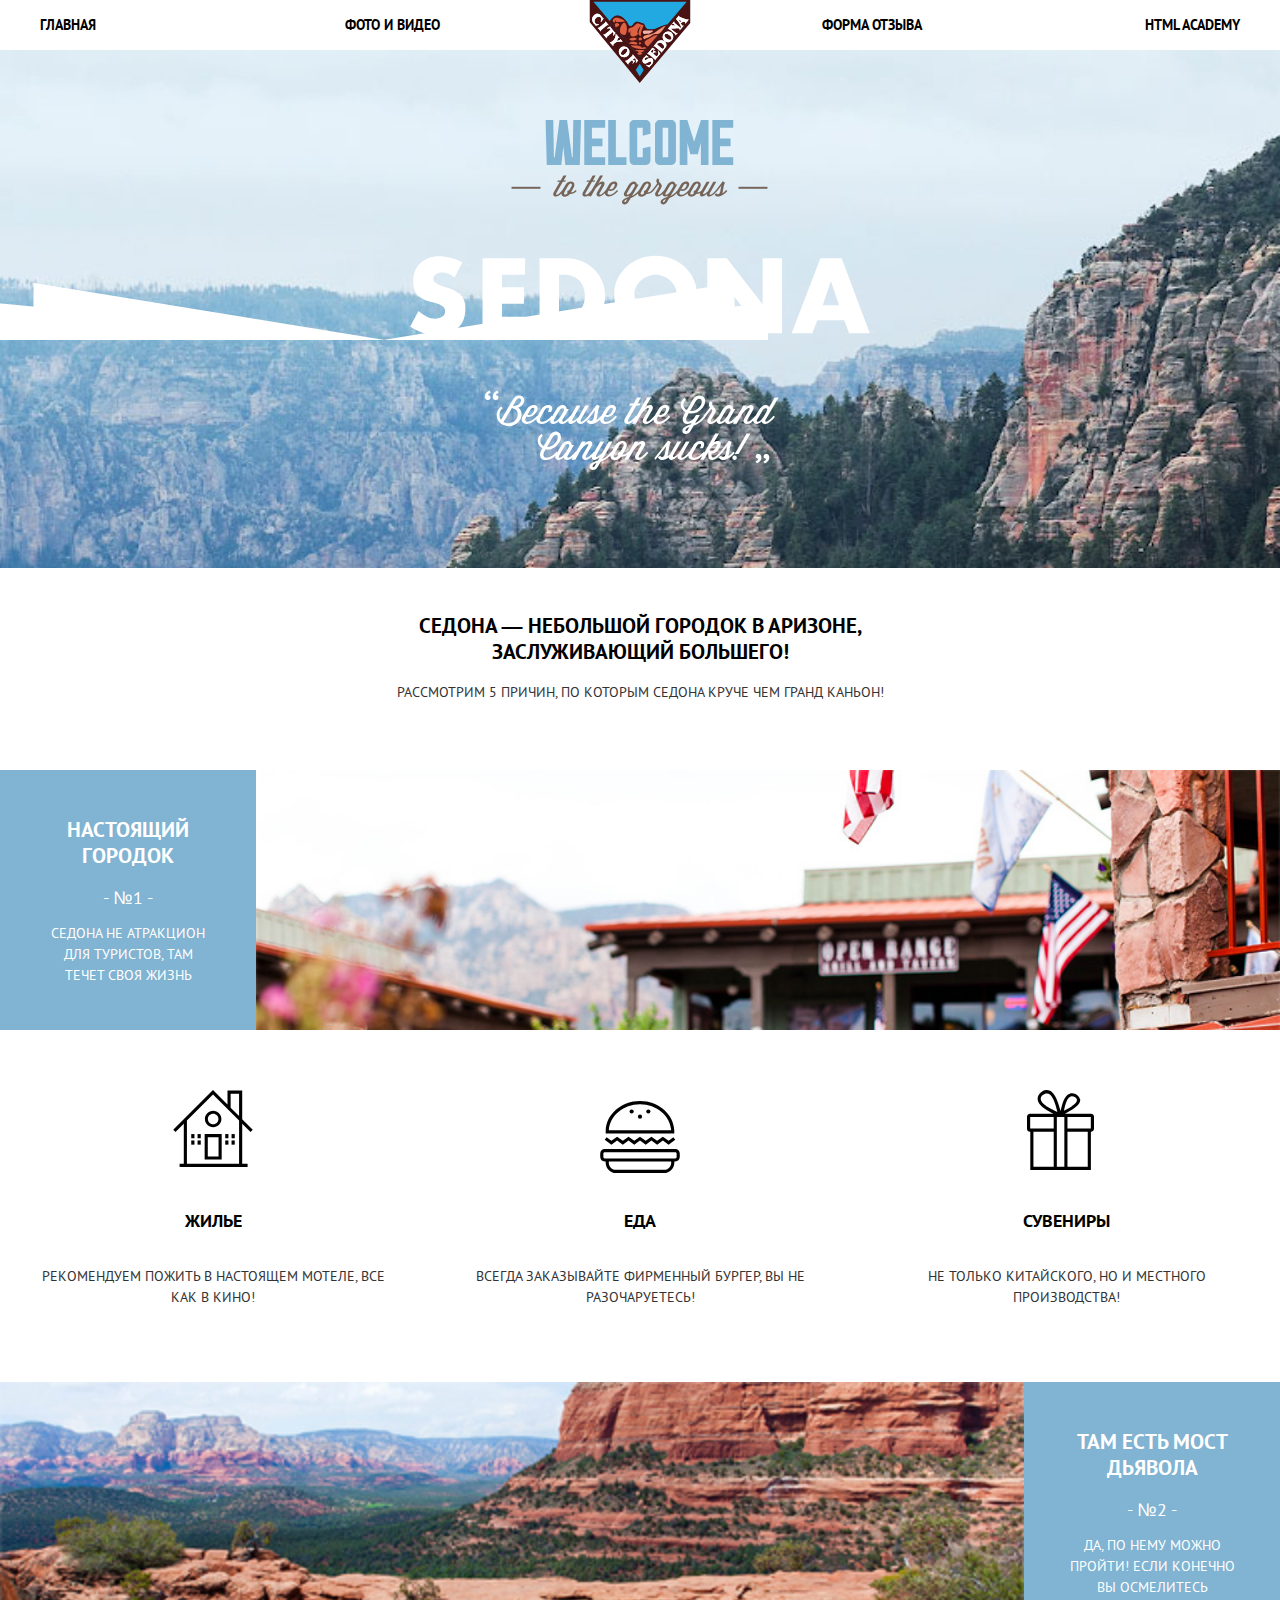
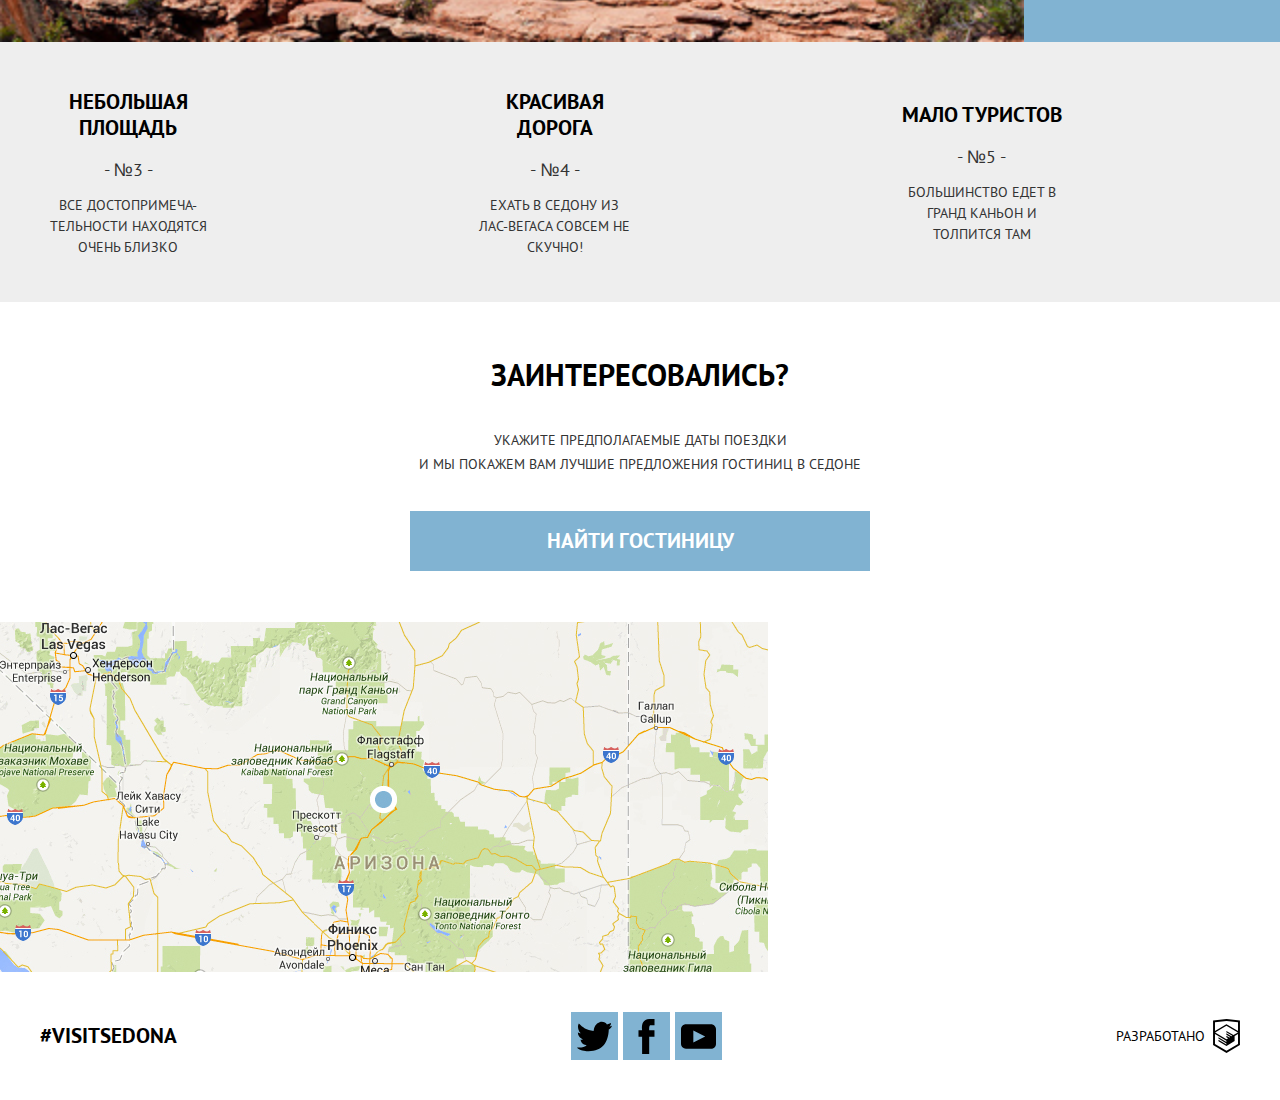
==== commit deff70bc: "Промо страницы ФОТО планшет" ====
--- a/index.html
+++ b/index.html
@@ -103,49 +103,53 @@
             <!-- <img src="http://placehold.it/320x260" width="320" height="260" alt="Photo of bridge"> -->
         </div>
       </section>
-      <section class="reason  reason--close">
-        <div class="reason__text-wrapper">
-          <h2 class="reason__title">
-            Небольшая площадь
-          </h2>
-          <span class="reason__number">
-            - №3 -
-          </span>
-          <p class="reason__text">
-            Все достопримечательности находятся очень близко
-          </p>
-        </div>
-      </section>
-      <section class="reason  reason--close">
-        <div class="reason__text-wrapper">
-          <h2 class="reason__title">
-            Красивая дорога
-          </h2>
-          <span class="reason__number">
-            - №4 -
-          </span>
-          <p class="reason__text">
-            Ехать в седону из лас-вегаса совсем не скучно!
-          </p>
-        </div>
-      </section>
-      <section class="reason  reason--close">
-        <div class="reason__text-wrapper">
-          <h2 class="reason__title">
-            Мало туристов
-          </h2>
-          <span class="reason__number">
-            - №5 -
-          </span>
-          <p class="reason__text">
-            Большинство едет в гранд каньон и толпится там
-          </p>
-        </div>
+      <section class="reason__close-wrapper">
+
+
+        <section class="reason  reason--close">
+          <div class="reason__text-wrapper">
+            <h2 class="reason__title">
+              Небольшая площадь
+            </h2>
+            <span class="reason__number">
+              - №3 -
+            </span>
+            <p class="reason__text">
+              Все достопримечательности находятся очень близко
+            </p>
+          </div>
+        </section>
+        <section class="reason  reason--close">
+          <div class="reason__text-wrapper">
+            <h2 class="reason__title">
+              Красивая дорога
+            </h2>
+            <span class="reason__number">
+              - №4 -
+            </span>
+            <p class="reason__text">
+              Ехать в седону из лас-вегаса совсем не скучно!
+            </p>
+          </div>
+        </section>
+        <section class="reason  reason--close">
+          <div class="reason__text-wrapper">
+            <h2 class="reason__title">
+              Мало туристов
+            </h2>
+            <span class="reason__number">
+              - №5 -
+            </span>
+            <p class="reason__text">
+              Большинство едет в гранд каньон и толпится там
+            </p>
+          </div>
+        </section>
       </section>
     </section>
     <section class="search">
       <h4 class="search__title">
-        Заинтерсовались?
+        Заинтересовались?
       </h4>
       <p class="search__text">
         Укажите предполагаемые даты поездки и мы покажем вам лучшие предложения гостиниц в седоне
@@ -172,6 +176,6 @@
     </div>
   </footer>
 
-  <script src="js/app.js"></script>
+  <script src="js/app--index.js"></script>
 </body>
 </html>
--- a/css/style.css
+++ b/css/style.css
@@ -616,12 +616,19 @@
       margin-right: auto;
       padding-left: 0px;
       padding-right: 0px; }
+      .promo__title--second {
+        font-size: 30px; }
     .promo__text {
       width: 500px;
       margin-left: auto;
       margin-right: auto;
       padding-left: 0px;
-      padding-right: 0px; } }
+      padding-right: 0px; }
+  .promo__img--second {
+    height: 290px;
+    background-position: 0 -228px; }
+  .promo__img::after {
+    top: 233px; } }
 
 .post-wrapper {
   position: relative; }
@@ -704,8 +711,15 @@
           align-self: center; }
       .reason__text-wrapper:first-child {
         padding-top: 0; }
+    .reason__title {
+      font-size: 21px;
+      line-height: 26px;
+      padding-left: 40px;
+      padding-right: 40px; }
     .reason__text {
-      padding-bottom: 0px; }
+      padding-bottom: 0px;
+      padding-left: 43px;
+      padding-right: 43px; }
     .reason__photo {
       width: calc(100% - 256px);
       height: 260px;
@@ -713,7 +727,32 @@
       background-position: 0 0; }
       .reason__photo--2 {
         background: url("../img/photo-bridge@1x.jpg") no-repeat;
-        background-size: cover; } }
+        background-size: cover; }
+    .reason__close-wrapper {
+      display: -ms-flexbox;
+      display: flex;
+      -ms-flex-pack: distribute;
+          justify-content: space-around;
+      background: #eeeeee; }
+  .reason--close {
+    width: 33.3%; }
+    .reason--close:nth-child(2) .reason__text {
+      padding-left: 51px;
+      padding-right: 51px; }
+    .reason--close:last-child .reason__title {
+      padding-left: 48px;
+      padding-right: 48px; }
+    .reason--close .reason__title {
+      padding-left: 40px;
+      padding-right: 40px; }
+    .reason--close .reason__text {
+      padding-left: 45px;
+      padding-right: 45px;
+      padding-bottom: 0px; }
+    .reason--close .reason__text-wrapper {
+      border: none;
+      padding-left: 0px;
+      padding-right: 0px; } }
 
 .feauteres {
   margin-top: 30px;
@@ -783,16 +822,21 @@
       -ms-flex-direction: column;
           flex-direction: column;
       width: 33.3%;
-      padding-left: 33px;
+      padding-left: 40px;
+      padding-right: 40px;
       text-align: center;
       padding-top: 100px; }
+      .feauteres__item:nth-child(2) {
+        -ms-flex-order: 3;
+            order: 3; }
       .feauteres__item:nth-child(1)::before {
         position: absolute;
         content: '';
         width: 80px;
         height: 80px;
         top: 0px;
-        left: 90px;
+        left: 50%;
+        margin-left: -40px;
         background: url("../img/icon-house.svg");
         background-size: contain;
         background-repeat: no-repeat; }
@@ -802,7 +846,8 @@
         width: 80px;
         height: 80px;
         top: 0px;
-        left: 90px;
+        left: 50%;
+        margin-left: -40px;
         background: url("../img/icon-gift.svg");
         background-size: contain;
         background-repeat: no-repeat; }
@@ -812,7 +857,8 @@
         width: 80px;
         height: 80px;
         top: 11px;
-        left: 90px;
+        left: 50%;
+        margin-left: -40px;
         background: url("../img/icon-burger.svg");
         background-size: contain;
         background-repeat: no-repeat; } }
@@ -848,6 +894,36 @@
     line-height: 26px; }
   .page-footer__social {
     min-height: 47px; }
+
+@media (min-width: 768px) {
+  .page-footer {
+    width: 320px;
+    margin: 0 auto;
+    display: -ms-flexbox;
+    display: flex;
+    -ms-flex-wrap: wrap;
+        flex-wrap: wrap;
+    -ms-flex-pack: justify;
+        justify-content: space-between;
+    -ms-flex-align: center;
+        align-items: center;
+    margin-top: 30px;
+    margin-bottom: 30px; } }
+  @media (min-width: 768px) and (min-width: 768px) {
+    .page-footer {
+      width: 700px; } }
+  @media (min-width: 768px) and (min-width: 1200px) {
+    .page-footer {
+      width: 1200px; } }
+
+@media (min-width: 768px) {
+    .page-footer__logo {
+      margin-left: 0px;
+      margin-bottom: 0px;
+      padding-right: 35px; }
+    .page-footer__logo::before {
+      right: 0;
+      top: 10px; } }
 
 .social-btn {
   display: inline-block;
@@ -1189,17 +1265,14 @@
       width: 1200px; } }
 
 .map {
-  width: 320px;
-  margin: 0 auto;
-  height: 350px;
+  width: 100%;
+  min-height: 350px;
   background: url("../img/bg-map-mobile@1x.jpg") no-repeat;
   background-size: cover; }
-  @media (min-width: 768px) {
-    .map {
-      width: 700px; } }
-  @media (min-width: 1200px) {
-    .map {
-      width: 1200px; } }
+
+@media (min-width: 768px) {
+  .map {
+    background: url("../img/map-marker.jpg") no-repeat; } }
 
 .form-button {
   display: inline-block;
@@ -1265,6 +1338,17 @@
       background: #669ec0; }
     .search__btn:active {
       color: #88b6d1; }
+
+@media (min-width: 768px) {
+  .search {
+    width: 460px; }
+    .search__title {
+      font-size: 30px; }
+    .search__text {
+      padding-right: 0px;
+      padding-left: 0px; }
+    .search__btn {
+      width: calc(100% - 100px); } }
 
 .video {
   width: 320px;
